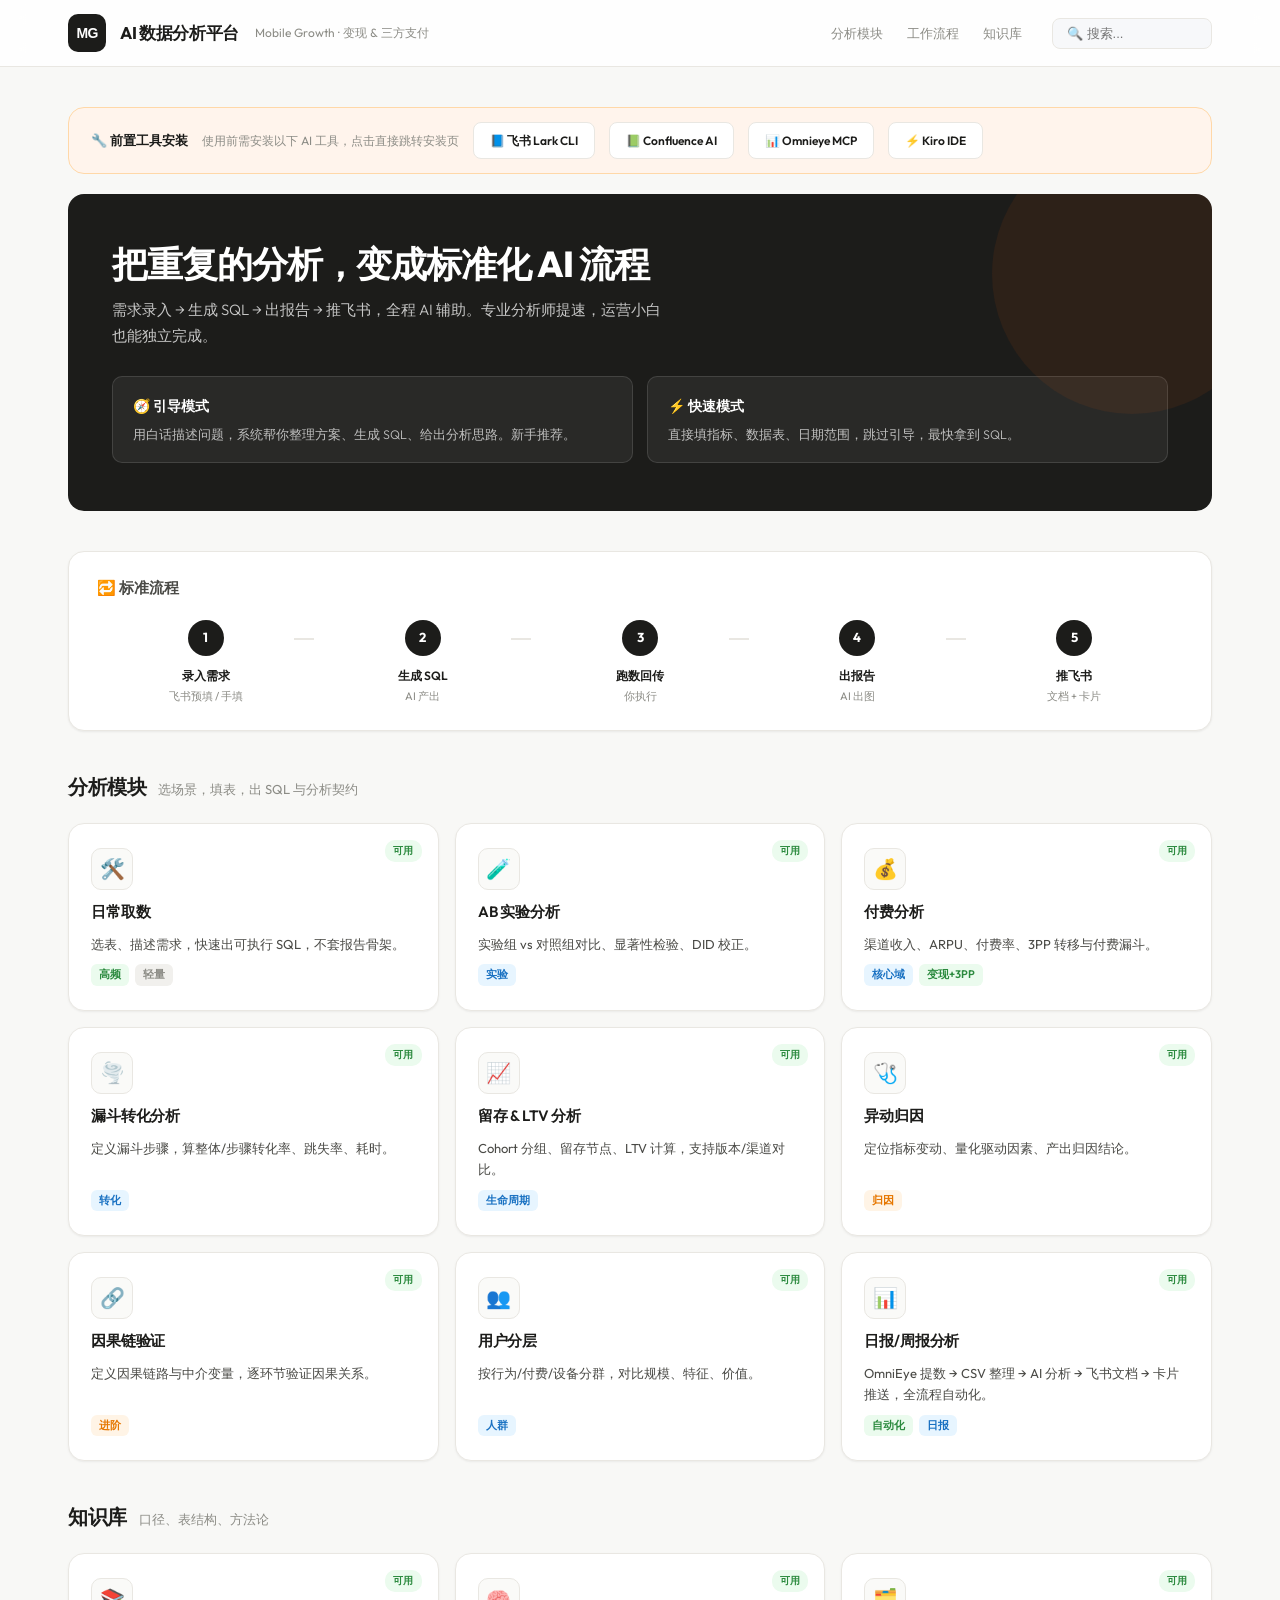
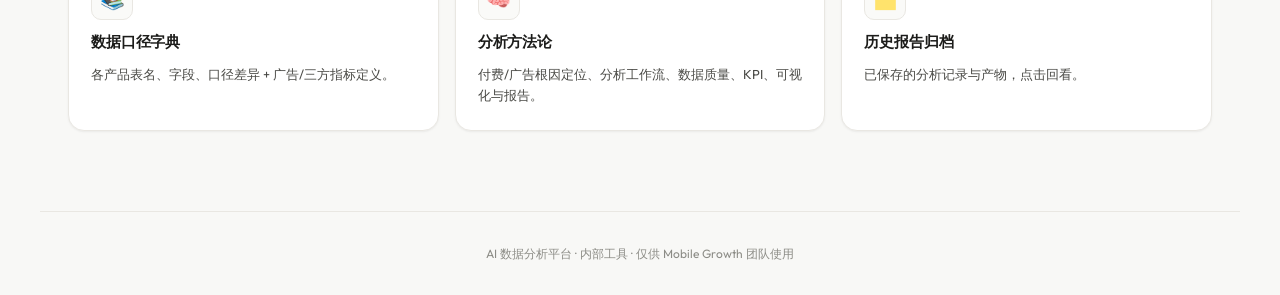
==== index.html @ d74ea539 "feat: rename 指标诊断->异动归因, 用户分群画像->用户分层, swap card order" ====
﻿<!DOCTYPE html>
<html lang="zh-CN">
<head>
  <meta charset="UTF-8">
  <meta name="viewport" content="width=device-width, initial-scale=1.0">
  <title>工作台 · AI 数据分析平台</title>
  <meta name="description" content="AI 数据分析平台 — 需求录入→生成SQL→出报告→推飞书，全程AI辅助。覆盖日常取数、付费分析、AB实验、漏斗、留存LTV等8大分析场景。">
  <meta property="og:title" content="AI 数据分析平台 · 工作台">
  <meta property="og:description" content="把重复的分析，变成标准化 AI 流程。8大分析模块，全程AI辅助。">
  <meta property="og:type" content="website">
  <link rel="canonical" href="https://troylul998-ship-it.github.io/MG_AI_ANALYTICS_REPORT/index.html">
  <link rel="icon" type="image/svg+xml" href="favicon.svg">
  <link rel="preconnect" href="https://fonts.loli.net" crossorigin>
  <link rel="stylesheet" href="https://fonts.loli.net/css2?family=Outfit:wght@300;400;500;600;700;800&display=swap">
  <link rel="preload" href="assets/style.css" as="style">
  <link rel="stylesheet" href="assets/style.css">
</head>
<body>

<!-- 顶栏 -->
<header class="topbar">
  <div class="topbar-inner">
    <div class="logo"><svg width="28" height="28" viewBox="0 0 64 64" xmlns="http://www.w3.org/2000/svg"><text x="32" y="44" font-family="-apple-system,SF Pro Display,Helvetica Neue,Arial,sans-serif" font-size="32" font-weight="700" fill="#fff" text-anchor="middle" letter-spacing="-2">MG</text></svg></div>
    <h1>AI 数据分析平台</h1>
    <span class="sub">Mobile Growth · 变现 & 三方支付</span>
    <div style="flex:1;"></div>
    <nav>
      <a href="#modules">分析模块</a>
      <a href="#flow">工作流程</a>
      <a href="#kb">知识库</a>
    </nav>
    <div style="position:relative;margin-left:16px;">
      <input type="text" id="site-search" placeholder="🔍 搜索..." style="width:160px;padding:7px 14px;border:1px solid var(--border);border-radius:8px;font-size:13px;background:#f7f8fa;outline:none;transition:all .2s;" onfocus="this.style.width='260px';this.style.borderColor='var(--brand-1)';this.style.background='#fff'" onblur="setTimeout(()=>{if(!this.value){this.style.width='160px';this.style.borderColor='var(--border)';this.style.background='#f7f8fa'}},200)">
      <div id="search-dropdown" style="display:none;position:absolute;top:100%;right:0;margin-top:6px;width:380px;max-height:420px;overflow-y:auto;background:#fff;border:1px solid var(--border);border-radius:12px;box-shadow:0 8px 32px rgba(0,0,0,.12);z-index:9999;padding:8px 0;"></div>
    </div>
  </div>
</header>

<div class="container">

  <!-- 前置工具 -->
  <section style="margin-bottom:20px;">
    <div style="display:flex;align-items:center;gap:14px;flex-wrap:wrap;background:#fff4ec;border:1px solid #ffd8a8;border-radius:var(--radius);padding:14px 22px;">
      <span style="font-size:13px;font-weight:600;color:var(--text-1);">🔧 前置工具安装</span>
      <span style="font-size:12px;color:var(--text-3);">使用前需安装以下 AI 工具，点击直接跳转安装页</span>
      <a href="https://ai-hub.mattel163.com/knowledge/article/10" target="_blank" style="display:inline-flex;align-items:center;gap:6px;padding:8px 16px;border-radius:8px;border:1px solid var(--border);background:#fff;font-size:12px;font-weight:600;color:var(--text-1);text-decoration:none;transition:all .2s;">📘 飞书 Lark CLI</a>
      <a href="https://ai-hub.mattel163.com/knowledge/article/9" target="_blank" style="display:inline-flex;align-items:center;gap:6px;padding:8px 16px;border-radius:8px;border:1px solid var(--border);background:#fff;font-size:12px;font-weight:600;color:var(--text-1);text-decoration:none;transition:all .2s;">📗 Confluence AI</a>
      <a href="https://ai-hub.mattel163.com/knowledge/article/11" target="_blank" style="display:inline-flex;align-items:center;gap:6px;padding:8px 16px;border-radius:8px;border:1px solid var(--border);background:#fff;font-size:12px;font-weight:600;color:var(--text-1);text-decoration:none;transition:all .2s;">📊 Omnieye MCP</a>
      <a href="https://kiro.dev/" target="_blank" style="display:inline-flex;align-items:center;gap:6px;padding:8px 16px;border-radius:8px;border:1px solid var(--border);background:#fff;font-size:12px;font-weight:600;color:var(--text-1);text-decoration:none;transition:all .2s;">⚡ Kiro IDE</a>
    </div>
  </section>

  <!-- Hero + 双模式 -->
  <section class="hero">
    <h2>把重复的分析，变成标准化 AI 流程</h2>
    <p>
      需求录入 → 生成 SQL → 出报告 → 推飞书，全程 AI 辅助。专业分析师提速，运营小白也能独立完成。
    </p>
    <div class="modes">
      <div class="mode-card">
        <h4>🧭 引导模式</h4>
        <p>用白话描述问题，系统帮你整理方案、生成 SQL、给出分析思路。新手推荐。</p>
      </div>
      <div class="mode-card">
        <h4>⚡ 快速模式</h4>
        <p>直接填指标、数据表、日期范围，跳过引导，最快拿到 SQL。</p>
      </div>
    </div>
  </section>

  <!-- 工作流程条 -->
  <section class="flow" id="flow">
    <h3>🔁 标准流程</h3>
    <div class="flow-steps">
      <div class="flow-step">
        <div class="num">1</div>
        <div class="label">录入需求</div>
        <div class="who">飞书预填 / 手填</div>
      </div>
      <div class="flow-step">
        <div class="num">2</div>
        <div class="label">生成 SQL</div>
        <div class="who">AI 产出</div>
      </div>
      <div class="flow-step">
        <div class="num">3</div>
        <div class="label">跑数回传</div>
        <div class="who">你执行</div>
      </div>
      <div class="flow-step">
        <div class="num">4</div>
        <div class="label">出报告</div>
        <div class="who">AI 出图</div>
      </div>
      <div class="flow-step">
        <div class="num">5</div>
        <div class="label">推飞书</div>
        <div class="who">文档 + 卡片</div>
      </div>
    </div>
  </section>

  <!-- 模块网格 -->
  <section id="modules">
    <div class="section-head">
      <h3>分析模块</h3>
      <span class="desc">选场景，填表，出 SQL 与分析契约</span>
    </div>

    <div class="grid">

      <a class="module-card" href="modules/daily_query_form.html">
        <span class="badge badge-ready">可用</span>
        <div class="icon">🛠️</div>
        <h4>日常取数</h4>
        <p>选表、描述需求，快速出可执行 SQL，不套报告骨架。</p>
        <div class="meta"><span class="tag">高频</span><span class="tag-muted tag">轻量</span></div>
      </a>

      <a class="module-card" href="modules/ab_test_form.html">
        <span class="badge badge-ready">可用</span>
        <div class="icon">🧪</div>
        <h4>AB 实验分析</h4>
        <p>实验组 vs 对照组对比、显著性检验、DID 校正。</p>
        <div class="meta"><span class="tag-blue tag">实验</span></div>
      </a>

      <a class="module-card" href="modules/revenue_analysis_form.html">
        <span class="badge badge-ready">可用</span>
        <div class="icon">💰</div>
        <h4>付费分析</h4>
        <p>渠道收入、ARPU、付费率、3PP 转移与付费漏斗。</p>
        <div class="meta"><span class="tag-blue tag">核心域</span><span class="tag">变现+3PP</span></div>
      </a>

      <a class="module-card" href="modules/funnel_analysis_form.html">
        <span class="badge badge-ready">可用</span>
        <div class="icon">🌪️</div>
        <h4>漏斗转化分析</h4>
        <p>定义漏斗步骤，算整体/步骤转化率、跳失率、耗时。</p>
        <div class="meta"><span class="tag-blue tag">转化</span></div>
      </a>

      <a class="module-card" href="modules/retention_ltv_form.html">
        <span class="badge badge-ready">可用</span>
        <div class="icon">📈</div>
        <h4>留存 & LTV 分析</h4>
        <p>Cohort 分组、留存节点、LTV 计算，支持版本/渠道对比。</p>
        <div class="meta"><span class="tag-blue tag">生命周期</span></div>
      </a>

      <a class="module-card" href="modules/metric_diagnostics_form.html">
        <span class="badge badge-ready">可用</span>
        <div class="icon">🩺</div>
        <h4>异动归因</h4>
        <p>定位指标变动、量化驱动因素、产出归因结论。</p>
        <div class="meta"><span class="tag-amber tag">归因</span></div>
      </a>

      <a class="module-card" href="modules/causal_chain_form.html">
        <span class="badge badge-ready">可用</span>
        <div class="icon">🔗</div>
        <h4>因果链验证</h4>
        <p>定义因果链路与中介变量，逐环节验证因果关系。</p>
        <div class="meta"><span class="tag-amber tag">进阶</span></div>
      </a>

      <a class="module-card" href="modules/user_segmentation_form.html">
        <span class="badge badge-ready">可用</span>
        <div class="icon">👥</div>
        <h4>用户分层</h4>
        <p>按行为/付费/设备分群，对比规模、特征、价值。</p>
        <div class="meta"><span class="tag-blue tag">人群</span></div>
      </a>

      <a class="module-card" href="modules/daily_report_form.html">
        <span class="badge badge-ready">可用</span>
        <div class="icon">📊</div>
        <h4>日报/周报分析</h4>
        <p>OmniEye 提数 → CSV 整理 → AI 分析 → 飞书文档 → 卡片推送，全流程自动化。</p>
        <div class="meta"><span class="tag">自动化</span><span class="tag-blue tag">日报</span></div>
      </a>

    </div>
  </section>

  <!-- 知识库 -->
  <section id="kb" style="margin-top:40px;">
    <div class="section-head">
      <h3>知识库</h3>
      <span class="desc">口径、表结构、方法论</span>
    </div>
    <div class="grid">
      <a class="module-card" href="dictionary.html">
        <span class="badge badge-ready">可用</span>
        <div class="icon">📚</div>
        <h4>数据口径字典</h4>
        <p>各产品表名、字段、口径差异 + 广告/三方指标定义。</p>
      </a>
      <a class="module-card" href="methodology.html">
        <span class="badge badge-ready">可用</span>
        <div class="icon">🧠</div>
        <h4>分析方法论</h4>
        <p>付费/广告根因定位、分析工作流、数据质量、KPI、可视化与报告。</p>
      </a>
      <a class="module-card" href="archive.html">
        <span class="badge badge-ready">可用</span>
        <div class="icon">🗂️</div>
        <h4>历史报告归档</h4>
        <p>已保存的分析记录与产物，点击回看。</p>
      </a>
    </div>
  </section>

</div>

<footer class="footer">
  AI 数据分析平台 · 内部工具 · 仅供 Mobile Growth 团队使用
</footer>

<script>
// 全站搜索
(function(){
  const SEARCH_INDEX = [
    { title: '日常取数', desc: '选产品、描述需求、快速出 SQL', url: 'modules/daily_query_form.html', tags: 'DAU 付费 广告 留存 SQL 取数 查询' },
    { title: 'AB 实验分析', desc: '实验组 vs 对照组、DID 校正', url: 'modules/ab_test_form.html', tags: 'AB 实验 对照 DID 显著性 p值 ABtest 实验组 对照组' },
    { title: '付费分析', desc: '渠道收入、ARPU、3PP转移与付费漏斗', url: 'modules/revenue_analysis_form.html', tags: '收入 ARPU 付费率 3PP 转移 渠道 付费 revenue' },
    { title: '留存/LTV 分析', desc: 'D1~D180 留存率、IAA LTV', url: 'modules/retention_ltv_form.html', tags: '留存 retention LTV D7 D30 新增 生命周期' },
    { title: '漏斗分析', desc: '转化漏斗、各步骤转化率', url: 'modules/funnel_analysis_form.html', tags: '漏斗 转化率 步骤 funnel 转化' },
    { title: '用户分层', desc: '按行为/付费/设备分群，对比规模、特征、价值', url: 'modules/user_segmentation_form.html', tags: '分群 画像 用户 细分 分层 segmentation 人群' },
    { title: '因果链验证', desc: '定义因果链路与中介变量，逐环节验证因果关系', url: 'modules/causal_chain_form.html', tags: '因果 归因 causal 中介变量 验证' },
    { title: '异动归因', desc: '定位指标变动、量化驱动因素、产出归因结论', url: 'modules/metric_diagnostics_form.html', tags: '诊断 归因 指标 异动 下降 上升 波动' },
    { title: '日报/周报分析', desc: 'OmniEye提数→CSV整理→AI分析→飞书文档→卡片推送，全流程自动化', url: 'modules/daily_report_form.html', tags: '日报 周报 daily report 推送 飞书 卡片 OmniEye 变现 自动化 IAA 收入 eCPM ARPU' },
    { title: '数据口径字典', desc: '表结构、字段、指标口径汇总', url: 'dictionary.html', tags: '字典 字段 口径 表 advalue payment been_reg_days 三方 广告 eCPM' },
    { title: '数据口径字典 - UNO', desc: 'UNO (MN01) 活跃表全字段', url: 'dictionary.html#p-uno', tags: 'UNO MN01 role_id match gold diamond' },
    { title: '数据口径字典 - P10', desc: 'P10 (MN02) 活跃表全字段', url: 'dictionary.html#p-p10', tags: 'P10 MN02 account_id pve pvp chapter wild skip' },
    { title: '数据口径字典 - SKB', desc: 'SKB (MN04) 活跃表全字段', url: 'dictionary.html#p-skb', tags: 'SKB MN04 pve pvp advalue no_ads ticket' },
    { title: '数据口径字典 - UNO2', desc: 'UNO2 (MN08) 活跃表全字段', url: 'dictionary.html#p-uno2', tags: 'UNO2 MN08 route pve coin diamond' },
    { title: '广告变现指标', desc: 'eCPM、Freq、ARPU、LTV 公式', url: 'dictionary.html#p-ad', tags: '广告 eCPM Freq ARPU LTV RV INT Banner advalue 变现' },
    { title: '三方支付指标', desc: '转移比例、漏斗、SDK、RM埋点', url: 'dictionary.html#p-3pp', tags: '三方 3PP 转移 omni_server_payment pay_channel RM remember 二选一 弹窗' },
    { title: '常用SQL模板', desc: 'LTV、漏斗、UNION等SQL模板', url: 'dictionary.html#p-sql', tags: 'SQL 模板 CTE UNION LTV 漏斗' },
    { title: '常用过滤条件', desc: 'APP端、双端、新用户、地区分组', url: 'dictionary.html#p-filters', tags: '过滤 APP platform country area_type area_group been_reg_days 注册天数' },
    { title: 'SQL处理逻辑', desc: '类型转换、时间函数、JSON处理', url: 'dictionary.html#p-logic', tags: 'SQL cast date_diff json split substr CASE' },
    { title: '广告取数案例', desc: '16个实战SQL需求归档', url: 'dictionary.html#p-ad-cases', tags: '案例 广告 需求 实战' },
    { title: '分析方法论', desc: '分析框架、归因逻辑、报告模板', url: 'methodology.html', tags: '方法论 框架 归因 报告 模板 分析' },
    { title: '方法论 - 付费根因定位', desc: '付费收入波动的系统化根因定位方法', url: 'methodology.html#m-pay', tags: '付费 收入 根因 波动 拆解 ARPU 付费率 客单价 诊断' },
    { title: '方法论 - 广告漏斗分析', desc: 'IAA 全链路漏斗：加载→播放→转化', url: 'methodology.html#m-ad', tags: '广告 漏斗 IAA eCPM Freq 加载 播放 变现 RV INT' },
    { title: '方法论 - 辛普森悖论 & AB实验', desc: '数据分析避坑：辛普森悖论、AB 实验设计', url: 'methodology.html#m-simpson', tags: '辛普森 悖论 AB 实验 ABtest 对照组 实验组 显著性 p值 样本量 分流' },
    { title: '方法论 - 数据质量评估', desc: '评估数据集是否可信、分析是否可靠', url: 'methodology.html#m-quality', tags: '数据质量 可信 缺失 异常值 校验 QA' },
    { title: '方法论 - 分析工作流', desc: '标准化分析流程：活动类与复杂探索类', url: 'methodology.html#m-flow', tags: '工作流 流程 埋点 复用 追溯 活动分析' },
    { title: '方法论 - AI 探索助手', desc: '非数分职能的 AI 数据分析探索助手规范', url: 'methodology.html#m-assist', tags: 'AI 助手 探索 运营 产品 对话 引导 小白' },
    { title: '方法论 - KPI 设计 & 市场估算', desc: 'KPI 框架、目标设定、TAM/SAM/SOM', url: 'methodology.html#m-kpi', tags: 'KPI 目标 TAM SAM SOM 市场 估算 北极星' },
    { title: '方法论 - 数据可视化', desc: '图表选择、可视化设计与 QA', url: 'methodology.html#m-viz', tags: '可视化 图表 折线图 柱状图 散点图 热力图 dashboard' },
    { title: '方法论 - 分析报告 & 仪表盘', desc: '构建分析报告、仪表盘和业务分析', url: 'methodology.html#m-report', tags: '报告 仪表盘 dashboard 汇报 PPT 结论 建议' },
    { title: '方法论 - 指标诊断 & KPI报告', desc: '诊断指标变更、生成KPI更新报告', url: 'methodology.html#m-diag', tags: '诊断 指标 KPI 异动 归因 变化 报告' },
    { title: '历史归档', desc: '历史分析报告归档', url: 'archive.html', tags: '归档 历史 报告' },
  ];

  const input = document.getElementById('site-search');
  const dropdown = document.getElementById('search-dropdown');
  if (!input || !dropdown) return;

  input.addEventListener('input', function() {
    const q = this.value.trim().toLowerCase();
    if (!q) { dropdown.style.display = 'none'; return; }
    const results = SEARCH_INDEX.filter(item => {
      const text = (item.title + ' ' + item.desc + ' ' + item.tags).toLowerCase();
      return q.split(/\s+/).every(word => text.includes(word));
    });
    if (!results.length) {
      dropdown.innerHTML = '<div style="padding:16px;text-align:center;color:var(--text-3);font-size:13px;">未找到相关内容</div>';
    } else {
      dropdown.innerHTML = results.map(r =>
        `<a href="${r.url}${r.url.includes('#') ? '&' : '#'}search=${encodeURIComponent(q)}" style="display:block;padding:10px 16px;text-decoration:none;border-bottom:1px solid #f0f0f0;transition:background .1s;" onmouseover="this.style.background='#fff5f0'" onmouseout="this.style.background='transparent'">
          <div style="font-size:13px;font-weight:600;color:var(--text-1);">${highlight(r.title, q)}</div>
          <div style="font-size:12px;color:var(--text-3);margin-top:2px;">${highlight(r.desc, q)}</div>
        </a>`
      ).join('');
    }
    dropdown.style.display = 'block';
  });

  input.addEventListener('blur', () => { setTimeout(() => dropdown.style.display = 'none', 200); });
  input.addEventListener('focus', () => { if (input.value.trim()) input.dispatchEvent(new Event('input')); });

  function highlight(text, q) {
    const words = q.split(/\s+/).filter(Boolean);
    let result = text;
    words.forEach(w => {
      const re = new RegExp('(' + w.replace(/[.*+?^${}()|[\]\\]/g, '\\$&') + ')', 'gi');
      result = result.replace(re, '<mark style="background:#ffe0b2;padding:0 1px;border-radius:2px;">$1</mark>');
    });
    return result;
  }
})();
</script>

</body>
</html>
---- assets/style.css ----
/* ============================================================
   AI 数据分析平台 — 设计系统 v2
   配色：深炭色 + 暖橙强调（去 AI 紫蓝）
   字体：Outfit（几何现代感）
   布局：Bento 非对称网格
   ============================================================ */

/* Google Fonts 已移至 HTML <link> 标签，使用国内 CDN 镜像加速 */

:root {
  /* 主色 —— 专业深色调 + 暖橙强调 */
  --brand-1: #e8590c;
  --brand-2: #d9480f;
  --brand-grad: linear-gradient(135deg, #e8590c 0%, #d9480f 100%);
  --accent-grad: linear-gradient(135deg, #0ca678 0%, #099268 100%);

  /* 中性色（微暖着色灰） */
  --bg: #f8f8f6;
  --surface: #ffffff;
  --surface-2: #fafaf8;
  --border: #e9e7e2;
  --text-1: #1c1c1a;
  --text-2: #4a4a46;
  --text-3: #8c8c86;

  /* 语义色 */
  --blue: #1971c2;
  --blue-bg: #e7f5ff;
  --green: #2b8a3e;
  --green-bg: #ebfbee;
  --red: #c92a2a;
  --red-bg: #fff5f5;
  --amber: #e67700;

  /* 形状 */
  --radius: 16px;
  --radius-sm: 10px;
  --radius-xs: 6px;
  --shadow: 0 1px 3px rgba(0, 0, 0, 0.04), 0 1px 2px rgba(0, 0, 0, 0.03);
  --shadow-hover: 0 12px 32px rgba(28, 28, 26, 0.08), 0 4px 8px rgba(28, 28, 26, 0.04);

  --maxw: 1200px;
}

* { margin: 0; padding: 0; box-sizing: border-box; }
html { scroll-behavior: smooth; }
body {
  font-family: 'Outfit', -apple-system, BlinkMacSystemFont, 'PingFang SC', sans-serif;
  background: var(--bg);
  color: var(--text-1);
  line-height: 1.6;
  -webkit-font-smoothing: antialiased;
}

a { color: inherit; text-decoration: none; }

/* ---------- 顶栏 ---------- */
.topbar {
  background: rgba(255, 255, 255, 0.85);
  backdrop-filter: blur(12px);
  border-bottom: 1px solid var(--border);
  position: sticky;
  top: 0;
  z-index: 100;
  min-height: 66px;
}
.topbar-inner {
  max-width: var(--maxw);
  margin: 0 auto;
  padding: 14px 28px;
  display: flex;
  align-items: center;
  gap: 14px;
}
.logo {
  width: 38px; height: 38px;
  border-radius: 10px;
  background: var(--text-1);
  display: grid; place-items: center;
  font-size: 18px;
  color: #fff;
}
.topbar h1 {
  font-size: 17px;
  font-weight: 700;
  letter-spacing: -0.02em;
}
.topbar .sub {
  font-size: 12px;
  color: var(--text-3);
  margin-left: 2px;
  font-weight: 400;
}
.topbar nav { margin-left: auto; display: flex; gap: 24px; }
.topbar nav a {
  font-size: 13px;
  font-weight: 500;
  color: var(--text-3);
  transition: color .2s;
}
.topbar nav a:hover { color: var(--text-1); }

/* ---------- 容器 ---------- */
.container {
  max-width: var(--maxw);
  margin: 0 auto;
  padding: 40px 28px 80px;
}

/* ---------- Hero（分屏非对称） ---------- */
.hero {
  background: var(--text-1);
  color: #fff;
  border-radius: var(--radius);
  padding: 48px 44px;
  margin-bottom: 40px;
  position: relative;
  overflow: hidden;
}
.hero::after {
  content: '';
  position: absolute;
  right: -60px; top: -60px;
  width: 280px; height: 280px;
  border-radius: 50%;
  background: var(--brand-1);
  opacity: 0.08;
  pointer-events: none;
}
.hero h2 {
  font-size: clamp(1.75rem, 3vw, 2.25rem);
  font-weight: 800;
  letter-spacing: -0.03em;
  margin-bottom: 12px;
  max-width: 600px;
  line-height: 1.2;
}
.hero p {
  font-size: 15px;
  opacity: .75;
  max-width: 560px;
  line-height: 1.7;
  font-weight: 300;
}

/* 双模式卡片 */
.modes {
  display: grid;
  grid-template-columns: 1fr 1fr;
  gap: 14px;
  margin-top: 28px;
}
.mode-card {
  background: rgba(255, 255, 255, 0.06);
  border: 1px solid rgba(255, 255, 255, 0.12);
  border-radius: var(--radius-sm);
  padding: 18px 20px;
  transition: background .2s, border-color .2s;
}
.mode-card:hover {
  background: rgba(255, 255, 255, 0.1);
  border-color: rgba(255, 255, 255, 0.2);
}
.mode-card h4 {
  font-size: 14px;
  font-weight: 600;
  margin-bottom: 6px;
  display: flex;
  align-items: center;
  gap: 6px;
}
.mode-card p { font-size: 12.5px; opacity: .7; margin: 0; font-weight: 300; line-height: 1.6; }

/* ---------- 区块标题 ---------- */
.section-head {
  display: flex;
  align-items: baseline;
  gap: 12px;
  margin: 12px 0 20px;
}
.section-head h3 {
  font-size: 20px;
  font-weight: 700;
  letter-spacing: -0.02em;
}
.section-head .desc { font-size: 13px; color: var(--text-3); font-weight: 400; }

/* ---------- 模块网格（Bento 风格） ---------- */
.grid {
  display: grid;
  grid-template-columns: repeat(3, 1fr);
  gap: 16px;
}
@media (max-width: 900px) { .grid { grid-template-columns: 1fr 1fr; } }
@media (max-width: 600px) { .grid { grid-template-columns: 1fr; } .modes { grid-template-columns: 1fr; } }

.module-card {
  background: var(--surface);
  border: 1px solid var(--border);
  border-radius: var(--radius);
  padding: 24px 22px;
  box-shadow: var(--shadow);
  transition: transform .25s cubic-bezier(0.16, 1, 0.3, 1),
              box-shadow .25s cubic-bezier(0.16, 1, 0.3, 1),
              border-color .2s;
  display: flex;
  flex-direction: column;
  gap: 10px;
  position: relative;
  overflow: hidden;
}
.module-card::before {
  content: '';
  position: absolute; left: 0; top: 0; bottom: 0; width: 3px;
  background: var(--brand-1);
  opacity: 0;
  transition: opacity .25s;
}
.module-card:hover {
  transform: translateY(-4px);
  box-shadow: var(--shadow-hover);
  border-color: transparent;
}
.module-card:hover::before { opacity: 1; }
.module-card .icon {
  width: 42px; height: 42px;
  border-radius: 10px;
  background: var(--surface-2);
  border: 1px solid var(--border);
  display: grid; place-items: center;
  font-size: 20px;
}
.module-card h4 {
  font-size: 15px;
  font-weight: 600;
  letter-spacing: -0.01em;
}
.module-card p {
  font-size: 13px;
  color: var(--text-2);
  flex: 1;
  line-height: 1.6;
  font-weight: 400;
}
.module-card .meta { display: flex; gap: 6px; flex-wrap: wrap; }

/* 标签 */
.tag {
  display: inline-block;
  padding: 2px 8px;
  border-radius: var(--radius-xs);
  font-size: 11px;
  font-weight: 600;
  background: var(--green-bg); color: var(--green);
}
.tag-blue { background: var(--blue-bg); color: var(--blue); }
.tag-red { background: var(--red-bg); color: var(--red); }
.tag-amber { background: #fff4e6; color: var(--amber); }
.tag-muted { background: #f1f0ed; color: var(--text-3); }

/* 状态徽标 */
.badge {
  position: absolute; top: 16px; right: 16px;
  font-size: 10px; font-weight: 600;
  padding: 3px 8px; border-radius: 10px;
  letter-spacing: 0.02em;
}
.badge-ready { background: var(--green-bg); color: var(--green); }
.badge-soon { background: #f1f0ed; color: var(--text-3); }

/* ---------- 流程条 ---------- */
.flow {
  background: var(--surface);
  border: 1px solid var(--border);
  border-radius: var(--radius);
  padding: 24px 28px;
  box-shadow: var(--shadow);
  margin-bottom: 40px;
}
.flow h3 {
  font-size: 15px;
  font-weight: 600;
  margin-bottom: 20px;
  color: var(--text-2);
}
.flow-steps { display: flex; align-items: stretch; gap: 0; flex-wrap: wrap; }
.flow-step {
  flex: 1; min-width: 110px;
  text-align: center;
  padding: 0 8px;
  position: relative;
}
.flow-step:not(:last-child)::after {
  content: '';
  position: absolute; right: 0; top: 18px;
  width: 20px; height: 2px;
  background: var(--border);
}
.flow-step .num {
  width: 36px; height: 36px; margin: 0 auto 10px;
  border-radius: 50%;
  background: var(--text-1); color: #fff;
  display: grid; place-items: center;
  font-size: 13px; font-weight: 700;
}
.flow-step .label {
  font-size: 12px;
  font-weight: 600;
  color: var(--text-1);
}
.flow-step .who {
  font-size: 11px;
  color: var(--text-3);
  margin-top: 3px;
  font-weight: 400;
}

/* ---------- 页脚 ---------- */
.footer {
  max-width: var(--maxw);
  margin: 0 auto;
  padding: 32px 28px;
  text-align: center;
  color: var(--text-3);
  font-size: 12px;
  border-top: 1px solid var(--border);
}

/* ============================================================
   移动端响应式适配
   ============================================================ */

/* Tablet: 768px - 1024px */
@media (max-width: 1024px) {
  .topbar-inner { padding: 12px 16px; }
  .topbar nav { gap: 16px; }
  .topbar nav a { font-size: 12px; }
  .container { padding: 28px 16px 60px; }
  .hero { padding: 36px 28px; }
  .hero h2 { font-size: 1.6rem; }
  .flow-steps { flex-wrap: wrap; }
  .flow-step { min-width: 90px; }
}

/* Mobile: < 768px */
@media (max-width: 768px) {
  .topbar-inner {
    padding: 10px 12px;
    flex-wrap: nowrap;
    gap: 8px;
  }
  .topbar h1 { font-size: 14px; }
  .topbar .sub { display: none; }
  .topbar nav { gap: 12px; }
  .topbar nav a { font-size: 11px; }
  
  /* 搜索框和下拉框移动端适配 */
  #site-search { width: 120px !important; }
  #search-dropdown { width: calc(100vw - 24px) !important; right: -40px !important; max-width: 380px; }
  
  .container { padding: 20px 12px 60px; }
  
  .hero {
    padding: 28px 20px;
    margin-bottom: 24px;
  }
  .hero h2 { font-size: 1.35rem; }
  .hero p { font-size: 13px; }
  
  .section-head h3 { font-size: 17px; }
  
  .flow { padding: 16px; margin-bottom: 24px; }
  .flow-steps { gap: 0; flex-wrap: wrap; justify-content: center; }
  .flow-step { min-width: 80px; padding: 0 4px; margin-bottom: 12px; }
  .flow-step:not(:last-child)::after { display: none; }
  .flow-step .num { width: 30px; height: 30px; font-size: 12px; }
  .flow-step .label { font-size: 11px; }
  .flow-step .who { font-size: 10px; }
  
  .module-card { padding: 18px 16px; }
  .module-card .icon { width: 36px; height: 36px; font-size: 17px; }
  .module-card h4 { font-size: 14px; }
  .module-card p { font-size: 12px; }
}

/* Small phone: < 480px */
@media (max-width: 480px) {
  .topbar-inner { padding: 8px 10px; }
  .topbar h1 { font-size: 13px; }
  .topbar nav a { font-size: 10px; }
  #site-search { width: 100px !important; font-size: 12px; padding: 6px 10px; }
  #search-dropdown { width: calc(100vw - 24px) !important; right: -10px !important; }
  
  .hero { padding: 22px 16px; border-radius: 12px; }
  .hero h2 { font-size: 1.2rem; }
  .modes { gap: 10px; }
  .mode-card { padding: 14px 16px; }
  .mode-card h4 { font-size: 13px; }
  .mode-card p { font-size: 11px; }
  
  .grid { gap: 12px; }
  .module-card { padding: 16px 14px; gap: 8px; }
}

/* ============================================================
   回到顶部按钮
   ============================================================ */
.back-to-top {
  position: fixed;
  bottom: 24px;
  right: 24px;
  width: 40px;
  height: 40px;
  border-radius: 50%;
  background: var(--text-1);
  color: #fff;
  border: none;
  cursor: pointer;
  font-size: 18px;
  display: none;
  align-items: center;
  justify-content: center;
  box-shadow: 0 4px 12px rgba(0,0,0,.15);
  z-index: 999;
  transition: opacity .2s, transform .2s;
}
.back-to-top:hover { transform: scale(1.1); }
.back-to-top.show { display: flex; }

/* ============================================================
   首页卡片加载动画（依次淡入）
   ============================================================ */
.module-card {
  opacity: 0;
  transform: translateY(12px);
  animation: card-fadein .4s ease forwards;
}
.module-card:nth-child(1) { animation-delay: .05s; }
.module-card:nth-child(2) { animation-delay: .1s; }
.module-card:nth-child(3) { animation-delay: .15s; }
.module-card:nth-child(4) { animation-delay: .2s; }
.module-card:nth-child(5) { animation-delay: .25s; }
.module-card:nth-child(6) { animation-delay: .3s; }
.module-card:nth-child(7) { animation-delay: .35s; }
.module-card:nth-child(8) { animation-delay: .4s; }
.module-card:nth-child(9) { animation-delay: .45s; }

@keyframes card-fadein {
  to { opacity: 1; transform: translateY(0); }
}

/* ============================================================
   骨架屏（页面加载时的占位动画）
   ============================================================ */
.skeleton {
  background: linear-gradient(90deg, #f0f0f0 25%, #e8e8e8 50%, #f0f0f0 75%);
  background-size: 200% 100%;
  animation: skeleton-shimmer 1.5s infinite;
  border-radius: 8px;
}
@keyframes skeleton-shimmer {
  0% { background-position: 200% 0; }
  100% { background-position: -200% 0; }
}
---- assets/style.css ----
/* ============================================================
   AI 数据分析平台 — 设计系统 v2
   配色：深炭色 + 暖橙强调（去 AI 紫蓝）
   字体：Outfit（几何现代感）
   布局：Bento 非对称网格
   ============================================================ */

/* Google Fonts 已移至 HTML <link> 标签，使用国内 CDN 镜像加速 */

:root {
  /* 主色 —— 专业深色调 + 暖橙强调 */
  --brand-1: #e8590c;
  --brand-2: #d9480f;
  --brand-grad: linear-gradient(135deg, #e8590c 0%, #d9480f 100%);
  --accent-grad: linear-gradient(135deg, #0ca678 0%, #099268 100%);

  /* 中性色（微暖着色灰） */
  --bg: #f8f8f6;
  --surface: #ffffff;
  --surface-2: #fafaf8;
  --border: #e9e7e2;
  --text-1: #1c1c1a;
  --text-2: #4a4a46;
  --text-3: #8c8c86;

  /* 语义色 */
  --blue: #1971c2;
  --blue-bg: #e7f5ff;
  --green: #2b8a3e;
  --green-bg: #ebfbee;
  --red: #c92a2a;
  --red-bg: #fff5f5;
  --amber: #e67700;

  /* 形状 */
  --radius: 16px;
  --radius-sm: 10px;
  --radius-xs: 6px;
  --shadow: 0 1px 3px rgba(0, 0, 0, 0.04), 0 1px 2px rgba(0, 0, 0, 0.03);
  --shadow-hover: 0 12px 32px rgba(28, 28, 26, 0.08), 0 4px 8px rgba(28, 28, 26, 0.04);

  --maxw: 1200px;
}

* { margin: 0; padding: 0; box-sizing: border-box; }
html { scroll-behavior: smooth; }
body {
  font-family: 'Outfit', -apple-system, BlinkMacSystemFont, 'PingFang SC', sans-serif;
  background: var(--bg);
  color: var(--text-1);
  line-height: 1.6;
  -webkit-font-smoothing: antialiased;
}

a { color: inherit; text-decoration: none; }

/* ---------- 顶栏 ---------- */
.topbar {
  background: rgba(255, 255, 255, 0.85);
  backdrop-filter: blur(12px);
  border-bottom: 1px solid var(--border);
  position: sticky;
  top: 0;
  z-index: 100;
  min-height: 66px;
}
.topbar-inner {
  max-width: var(--maxw);
  margin: 0 auto;
  padding: 14px 28px;
  display: flex;
  align-items: center;
  gap: 14px;
}
.logo {
  width: 38px; height: 38px;
  border-radius: 10px;
  background: var(--text-1);
  display: grid; place-items: center;
  font-size: 18px;
  color: #fff;
}
.topbar h1 {
  font-size: 17px;
  font-weight: 700;
  letter-spacing: -0.02em;
}
.topbar .sub {
  font-size: 12px;
  color: var(--text-3);
  margin-left: 2px;
  font-weight: 400;
}
.topbar nav { margin-left: auto; display: flex; gap: 24px; }
.topbar nav a {
  font-size: 13px;
  font-weight: 500;
  color: var(--text-3);
  transition: color .2s;
}
.topbar nav a:hover { color: var(--text-1); }

/* ---------- 容器 ---------- */
.container {
  max-width: var(--maxw);
  margin: 0 auto;
  padding: 40px 28px 80px;
}

/* ---------- Hero（分屏非对称） ---------- */
.hero {
  background: var(--text-1);
  color: #fff;
  border-radius: var(--radius);
  padding: 48px 44px;
  margin-bottom: 40px;
  position: relative;
  overflow: hidden;
}
.hero::after {
  content: '';
  position: absolute;
  right: -60px; top: -60px;
  width: 280px; height: 280px;
  border-radius: 50%;
  background: var(--brand-1);
  opacity: 0.08;
  pointer-events: none;
}
.hero h2 {
  font-size: clamp(1.75rem, 3vw, 2.25rem);
  font-weight: 800;
  letter-spacing: -0.03em;
  margin-bottom: 12px;
  max-width: 600px;
  line-height: 1.2;
}
.hero p {
  font-size: 15px;
  opacity: .75;
  max-width: 560px;
  line-height: 1.7;
  font-weight: 300;
}

/* 双模式卡片 */
.modes {
  display: grid;
  grid-template-columns: 1fr 1fr;
  gap: 14px;
  margin-top: 28px;
}
.mode-card {
  background: rgba(255, 255, 255, 0.06);
  border: 1px solid rgba(255, 255, 255, 0.12);
  border-radius: var(--radius-sm);
  padding: 18px 20px;
  transition: background .2s, border-color .2s;
}
.mode-card:hover {
  background: rgba(255, 255, 255, 0.1);
  border-color: rgba(255, 255, 255, 0.2);
}
.mode-card h4 {
  font-size: 14px;
  font-weight: 600;
  margin-bottom: 6px;
  display: flex;
  align-items: center;
  gap: 6px;
}
.mode-card p { font-size: 12.5px; opacity: .7; margin: 0; font-weight: 300; line-height: 1.6; }

/* ---------- 区块标题 ---------- */
.section-head {
  display: flex;
  align-items: baseline;
  gap: 12px;
  margin: 12px 0 20px;
}
.section-head h3 {
  font-size: 20px;
  font-weight: 700;
  letter-spacing: -0.02em;
}
.section-head .desc { font-size: 13px; color: var(--text-3); font-weight: 400; }

/* ---------- 模块网格（Bento 风格） ---------- */
.grid {
  display: grid;
  grid-template-columns: repeat(3, 1fr);
  gap: 16px;
}
@media (max-width: 900px) { .grid { grid-template-columns: 1fr 1fr; } }
@media (max-width: 600px) { .grid { grid-template-columns: 1fr; } .modes { grid-template-columns: 1fr; } }

.module-card {
  background: var(--surface);
  border: 1px solid var(--border);
  border-radius: var(--radius);
  padding: 24px 22px;
  box-shadow: var(--shadow);
  transition: transform .25s cubic-bezier(0.16, 1, 0.3, 1),
              box-shadow .25s cubic-bezier(0.16, 1, 0.3, 1),
              border-color .2s;
  display: flex;
  flex-direction: column;
  gap: 10px;
  position: relative;
  overflow: hidden;
}
.module-card::before {
  content: '';
  position: absolute; left: 0; top: 0; bottom: 0; width: 3px;
  background: var(--brand-1);
  opacity: 0;
  transition: opacity .25s;
}
.module-card:hover {
  transform: translateY(-4px);
  box-shadow: var(--shadow-hover);
  border-color: transparent;
}
.module-card:hover::before { opacity: 1; }
.module-card .icon {
  width: 42px; height: 42px;
  border-radius: 10px;
  background: var(--surface-2);
  border: 1px solid var(--border);
  display: grid; place-items: center;
  font-size: 20px;
}
.module-card h4 {
  font-size: 15px;
  font-weight: 600;
  letter-spacing: -0.01em;
}
.module-card p {
  font-size: 13px;
  color: var(--text-2);
  flex: 1;
  line-height: 1.6;
  font-weight: 400;
}
.module-card .meta { display: flex; gap: 6px; flex-wrap: wrap; }

/* 标签 */
.tag {
  display: inline-block;
  padding: 2px 8px;
  border-radius: var(--radius-xs);
  font-size: 11px;
  font-weight: 600;
  background: var(--green-bg); color: var(--green);
}
.tag-blue { background: var(--blue-bg); color: var(--blue); }
.tag-red { background: var(--red-bg); color: var(--red); }
.tag-amber { background: #fff4e6; color: var(--amber); }
.tag-muted { background: #f1f0ed; color: var(--text-3); }

/* 状态徽标 */
.badge {
  position: absolute; top: 16px; right: 16px;
  font-size: 10px; font-weight: 600;
  padding: 3px 8px; border-radius: 10px;
  letter-spacing: 0.02em;
}
.badge-ready { background: var(--green-bg); color: var(--green); }
.badge-soon { background: #f1f0ed; color: var(--text-3); }

/* ---------- 流程条 ---------- */
.flow {
  background: var(--surface);
  border: 1px solid var(--border);
  border-radius: var(--radius);
  padding: 24px 28px;
  box-shadow: var(--shadow);
  margin-bottom: 40px;
}
.flow h3 {
  font-size: 15px;
  font-weight: 600;
  margin-bottom: 20px;
  color: var(--text-2);
}
.flow-steps { display: flex; align-items: stretch; gap: 0; flex-wrap: wrap; }
.flow-step {
  flex: 1; min-width: 110px;
  text-align: center;
  padding: 0 8px;
  position: relative;
}
.flow-step:not(:last-child)::after {
  content: '';
  position: absolute; right: 0; top: 18px;
  width: 20px; height: 2px;
  background: var(--border);
}
.flow-step .num {
  width: 36px; height: 36px; margin: 0 auto 10px;
  border-radius: 50%;
  background: var(--text-1); color: #fff;
  display: grid; place-items: center;
  font-size: 13px; font-weight: 700;
}
.flow-step .label {
  font-size: 12px;
  font-weight: 600;
  color: var(--text-1);
}
.flow-step .who {
  font-size: 11px;
  color: var(--text-3);
  margin-top: 3px;
  font-weight: 400;
}

/* ---------- 页脚 ---------- */
.footer {
  max-width: var(--maxw);
  margin: 0 auto;
  padding: 32px 28px;
  text-align: center;
  color: var(--text-3);
  font-size: 12px;
  border-top: 1px solid var(--border);
}

/* ============================================================
   移动端响应式适配
   ============================================================ */

/* Tablet: 768px - 1024px */
@media (max-width: 1024px) {
  .topbar-inner { padding: 12px 16px; }
  .topbar nav { gap: 16px; }
  .topbar nav a { font-size: 12px; }
  .container { padding: 28px 16px 60px; }
  .hero { padding: 36px 28px; }
  .hero h2 { font-size: 1.6rem; }
  .flow-steps { flex-wrap: wrap; }
  .flow-step { min-width: 90px; }
}

/* Mobile: < 768px */
@media (max-width: 768px) {
  .topbar-inner {
    padding: 10px 12px;
    flex-wrap: nowrap;
    gap: 8px;
  }
  .topbar h1 { font-size: 14px; }
  .topbar .sub { display: none; }
  .topbar nav { gap: 12px; }
  .topbar nav a { font-size: 11px; }
  
  /* 搜索框和下拉框移动端适配 */
  #site-search { width: 120px !important; }
  #search-dropdown { width: calc(100vw - 24px) !important; right: -40px !important; max-width: 380px; }
  
  .container { padding: 20px 12px 60px; }
  
  .hero {
    padding: 28px 20px;
    margin-bottom: 24px;
  }
  .hero h2 { font-size: 1.35rem; }
  .hero p { font-size: 13px; }
  
  .section-head h3 { font-size: 17px; }
  
  .flow { padding: 16px; margin-bottom: 24px; }
  .flow-steps { gap: 0; flex-wrap: wrap; justify-content: center; }
  .flow-step { min-width: 80px; padding: 0 4px; margin-bottom: 12px; }
  .flow-step:not(:last-child)::after { display: none; }
  .flow-step .num { width: 30px; height: 30px; font-size: 12px; }
  .flow-step .label { font-size: 11px; }
  .flow-step .who { font-size: 10px; }
  
  .module-card { padding: 18px 16px; }
  .module-card .icon { width: 36px; height: 36px; font-size: 17px; }
  .module-card h4 { font-size: 14px; }
  .module-card p { font-size: 12px; }
}

/* Small phone: < 480px */
@media (max-width: 480px) {
  .topbar-inner { padding: 8px 10px; }
  .topbar h1 { font-size: 13px; }
  .topbar nav a { font-size: 10px; }
  #site-search { width: 100px !important; font-size: 12px; padding: 6px 10px; }
  #search-dropdown { width: calc(100vw - 24px) !important; right: -10px !important; }
  
  .hero { padding: 22px 16px; border-radius: 12px; }
  .hero h2 { font-size: 1.2rem; }
  .modes { gap: 10px; }
  .mode-card { padding: 14px 16px; }
  .mode-card h4 { font-size: 13px; }
  .mode-card p { font-size: 11px; }
  
  .grid { gap: 12px; }
  .module-card { padding: 16px 14px; gap: 8px; }
}

/* ============================================================
   回到顶部按钮
   ============================================================ */
.back-to-top {
  position: fixed;
  bottom: 24px;
  right: 24px;
  width: 40px;
  height: 40px;
  border-radius: 50%;
  background: var(--text-1);
  color: #fff;
  border: none;
  cursor: pointer;
  font-size: 18px;
  display: none;
  align-items: center;
  justify-content: center;
  box-shadow: 0 4px 12px rgba(0,0,0,.15);
  z-index: 999;
  transition: opacity .2s, transform .2s;
}
.back-to-top:hover { transform: scale(1.1); }
.back-to-top.show { display: flex; }

/* ============================================================
   首页卡片加载动画（依次淡入）
   ============================================================ */
.module-card {
  opacity: 0;
  transform: translateY(12px);
  animation: card-fadein .4s ease forwards;
}
.module-card:nth-child(1) { animation-delay: .05s; }
.module-card:nth-child(2) { animation-delay: .1s; }
.module-card:nth-child(3) { animation-delay: .15s; }
.module-card:nth-child(4) { animation-delay: .2s; }
.module-card:nth-child(5) { animation-delay: .25s; }
.module-card:nth-child(6) { animation-delay: .3s; }
.module-card:nth-child(7) { animation-delay: .35s; }
.module-card:nth-child(8) { animation-delay: .4s; }
.module-card:nth-child(9) { animation-delay: .45s; }

@keyframes card-fadein {
  to { opacity: 1; transform: translateY(0); }
}

/* ============================================================
   骨架屏（页面加载时的占位动画）
   ============================================================ */
.skeleton {
  background: linear-gradient(90deg, #f0f0f0 25%, #e8e8e8 50%, #f0f0f0 75%);
  background-size: 200% 100%;
  animation: skeleton-shimmer 1.5s infinite;
  border-radius: 8px;
}
@keyframes skeleton-shimmer {
  0% { background-position: 200% 0; }
  100% { background-position: -200% 0; }
}
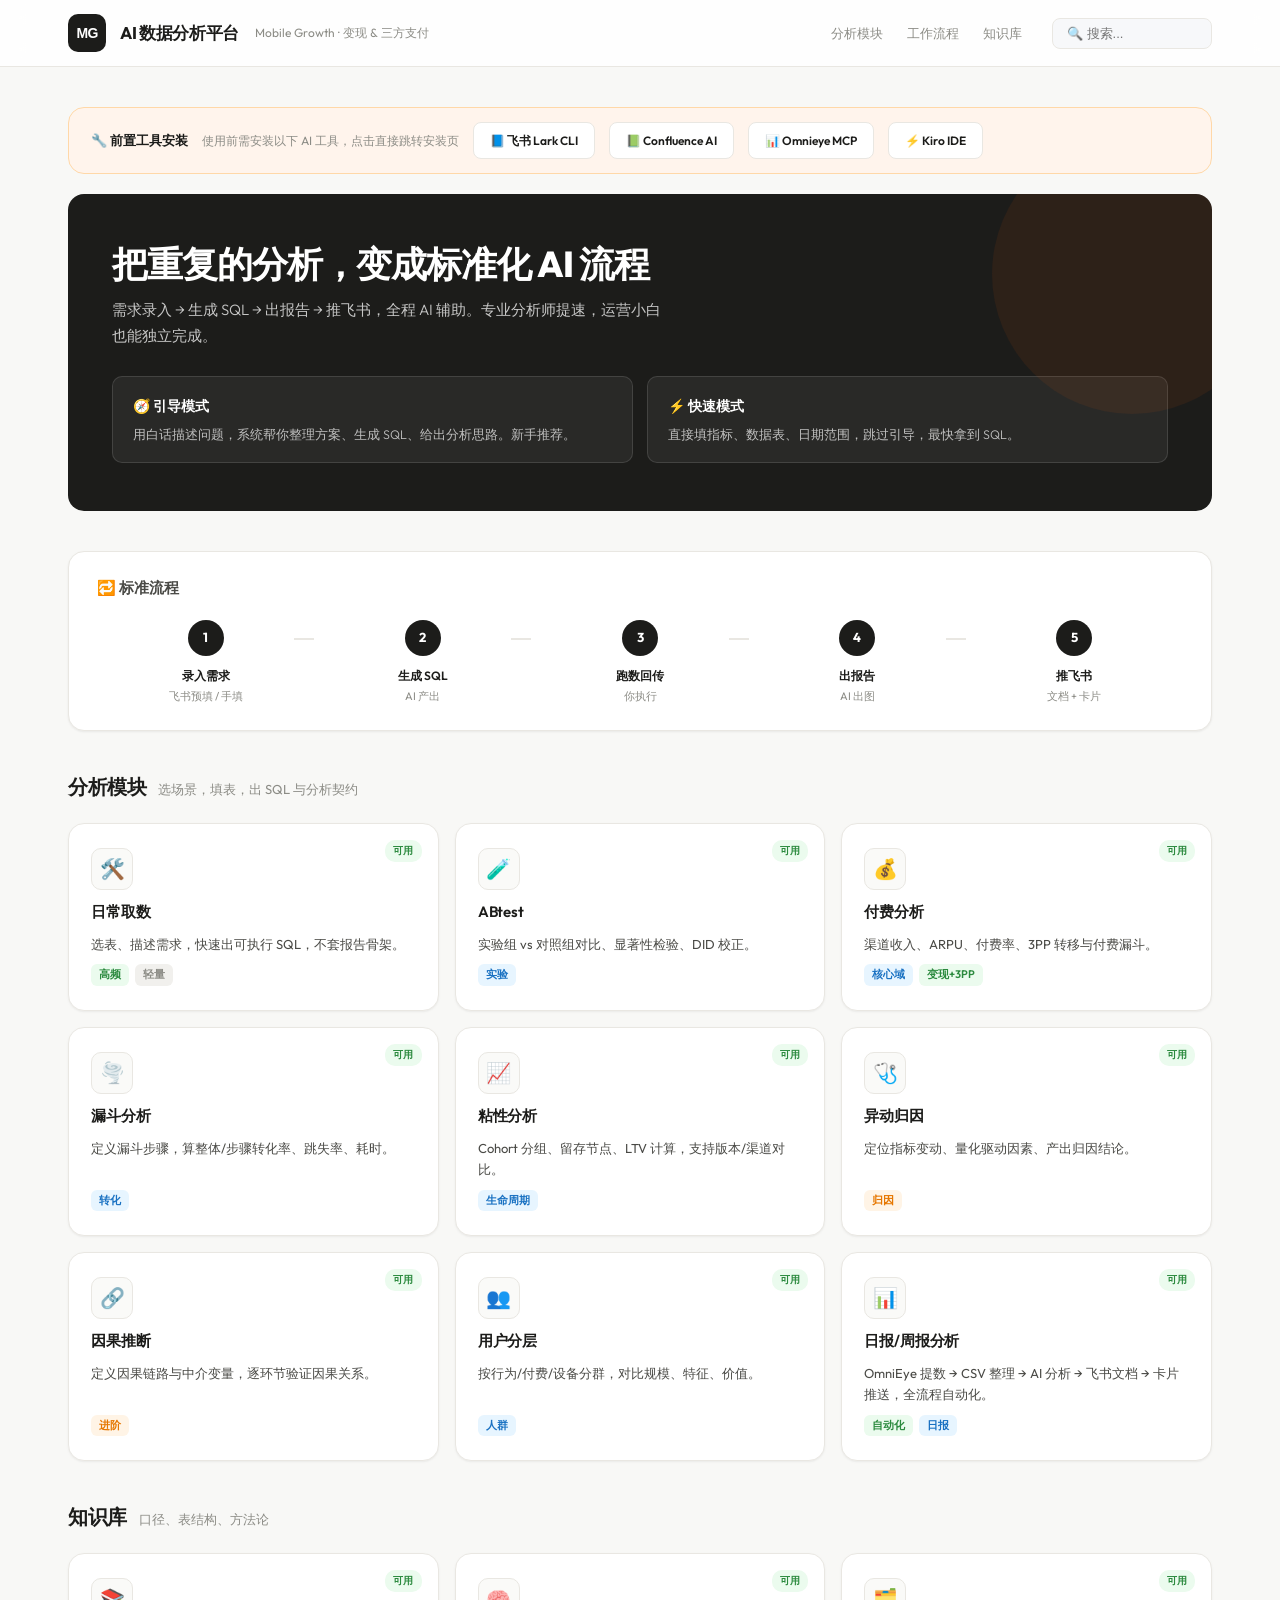
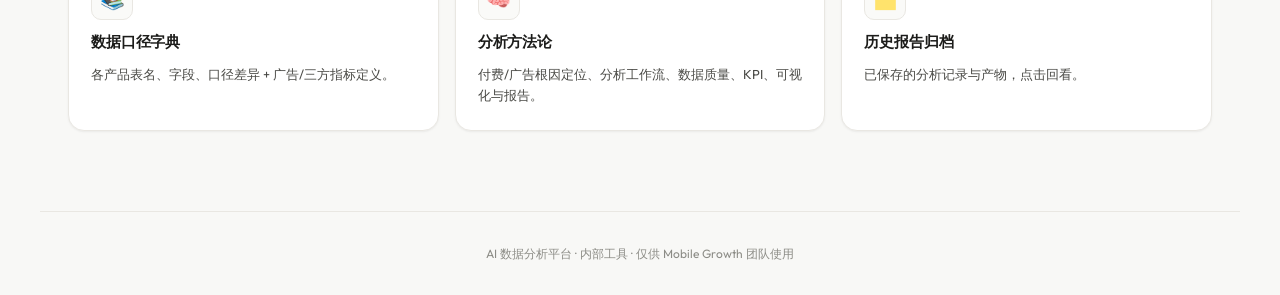
==== commit 36427882: "feat: rename modules - ABtest, 漏斗分析, 粘性分析, 因果推断" ====
--- a/index.html
+++ b/index.html
@@ -120,7 +120,7 @@
       <a class="module-card" href="modules/ab_test_form.html">
         <span class="badge badge-ready">可用</span>
         <div class="icon">🧪</div>
-        <h4>AB 实验分析</h4>
+        <h4>ABtest</h4>
         <p>实验组 vs 对照组对比、显著性检验、DID 校正。</p>
         <div class="meta"><span class="tag-blue tag">实验</span></div>
       </a>
@@ -136,7 +136,7 @@
       <a class="module-card" href="modules/funnel_analysis_form.html">
         <span class="badge badge-ready">可用</span>
         <div class="icon">🌪️</div>
-        <h4>漏斗转化分析</h4>
+        <h4>漏斗分析</h4>
         <p>定义漏斗步骤，算整体/步骤转化率、跳失率、耗时。</p>
         <div class="meta"><span class="tag-blue tag">转化</span></div>
       </a>
@@ -144,7 +144,7 @@
       <a class="module-card" href="modules/retention_ltv_form.html">
         <span class="badge badge-ready">可用</span>
         <div class="icon">📈</div>
-        <h4>留存 & LTV 分析</h4>
+        <h4>粘性分析</h4>
         <p>Cohort 分组、留存节点、LTV 计算，支持版本/渠道对比。</p>
         <div class="meta"><span class="tag-blue tag">生命周期</span></div>
       </a>
@@ -160,7 +160,7 @@
       <a class="module-card" href="modules/causal_chain_form.html">
         <span class="badge badge-ready">可用</span>
         <div class="icon">🔗</div>
-        <h4>因果链验证</h4>
+        <h4>因果推断</h4>
         <p>定义因果链路与中介变量，逐环节验证因果关系。</p>
         <div class="meta"><span class="tag-amber tag">进阶</span></div>
       </a>
@@ -223,12 +223,12 @@
 (function(){
   const SEARCH_INDEX = [
     { title: '日常取数', desc: '选产品、描述需求、快速出 SQL', url: 'modules/daily_query_form.html', tags: 'DAU 付费 广告 留存 SQL 取数 查询' },
-    { title: 'AB 实验分析', desc: '实验组 vs 对照组、DID 校正', url: 'modules/ab_test_form.html', tags: 'AB 实验 对照 DID 显著性 p值 ABtest 实验组 对照组' },
+    { title: 'ABtest', desc: '实验组 vs 对照组、DID 校正', url: 'modules/ab_test_form.html', tags: 'AB 实验 对照 DID 显著性 p值 ABtest 实验组 对照组' },
     { title: '付费分析', desc: '渠道收入、ARPU、3PP转移与付费漏斗', url: 'modules/revenue_analysis_form.html', tags: '收入 ARPU 付费率 3PP 转移 渠道 付费 revenue' },
-    { title: '留存/LTV 分析', desc: 'D1~D180 留存率、IAA LTV', url: 'modules/retention_ltv_form.html', tags: '留存 retention LTV D7 D30 新增 生命周期' },
+    { title: '粘性分析', desc: 'D1~D180 留存率、IAA LTV', url: 'modules/retention_ltv_form.html', tags: '留存 粘性 retention LTV D7 D30 新增 生命周期' },
     { title: '漏斗分析', desc: '转化漏斗、各步骤转化率', url: 'modules/funnel_analysis_form.html', tags: '漏斗 转化率 步骤 funnel 转化' },
     { title: '用户分层', desc: '按行为/付费/设备分群，对比规模、特征、价值', url: 'modules/user_segmentation_form.html', tags: '分群 画像 用户 细分 分层 segmentation 人群' },
-    { title: '因果链验证', desc: '定义因果链路与中介变量，逐环节验证因果关系', url: 'modules/causal_chain_form.html', tags: '因果 归因 causal 中介变量 验证' },
+    { title: '因果推断', desc: '定义因果链路与中介变量，逐环节验证因果关系', url: 'modules/causal_chain_form.html', tags: '因果 归因 causal 中介变量 验证 推断' },
     { title: '异动归因', desc: '定位指标变动、量化驱动因素、产出归因结论', url: 'modules/metric_diagnostics_form.html', tags: '诊断 归因 指标 异动 下降 上升 波动' },
     { title: '日报/周报分析', desc: 'OmniEye提数→CSV整理→AI分析→飞书文档→卡片推送，全流程自动化', url: 'modules/daily_report_form.html', tags: '日报 周报 daily report 推送 飞书 卡片 OmniEye 变现 自动化 IAA 收入 eCPM ARPU' },
     { title: '数据口径字典', desc: '表结构、字段、指标口径汇总', url: 'dictionary.html', tags: '字典 字段 口径 表 advalue payment been_reg_days 三方 广告 eCPM' },
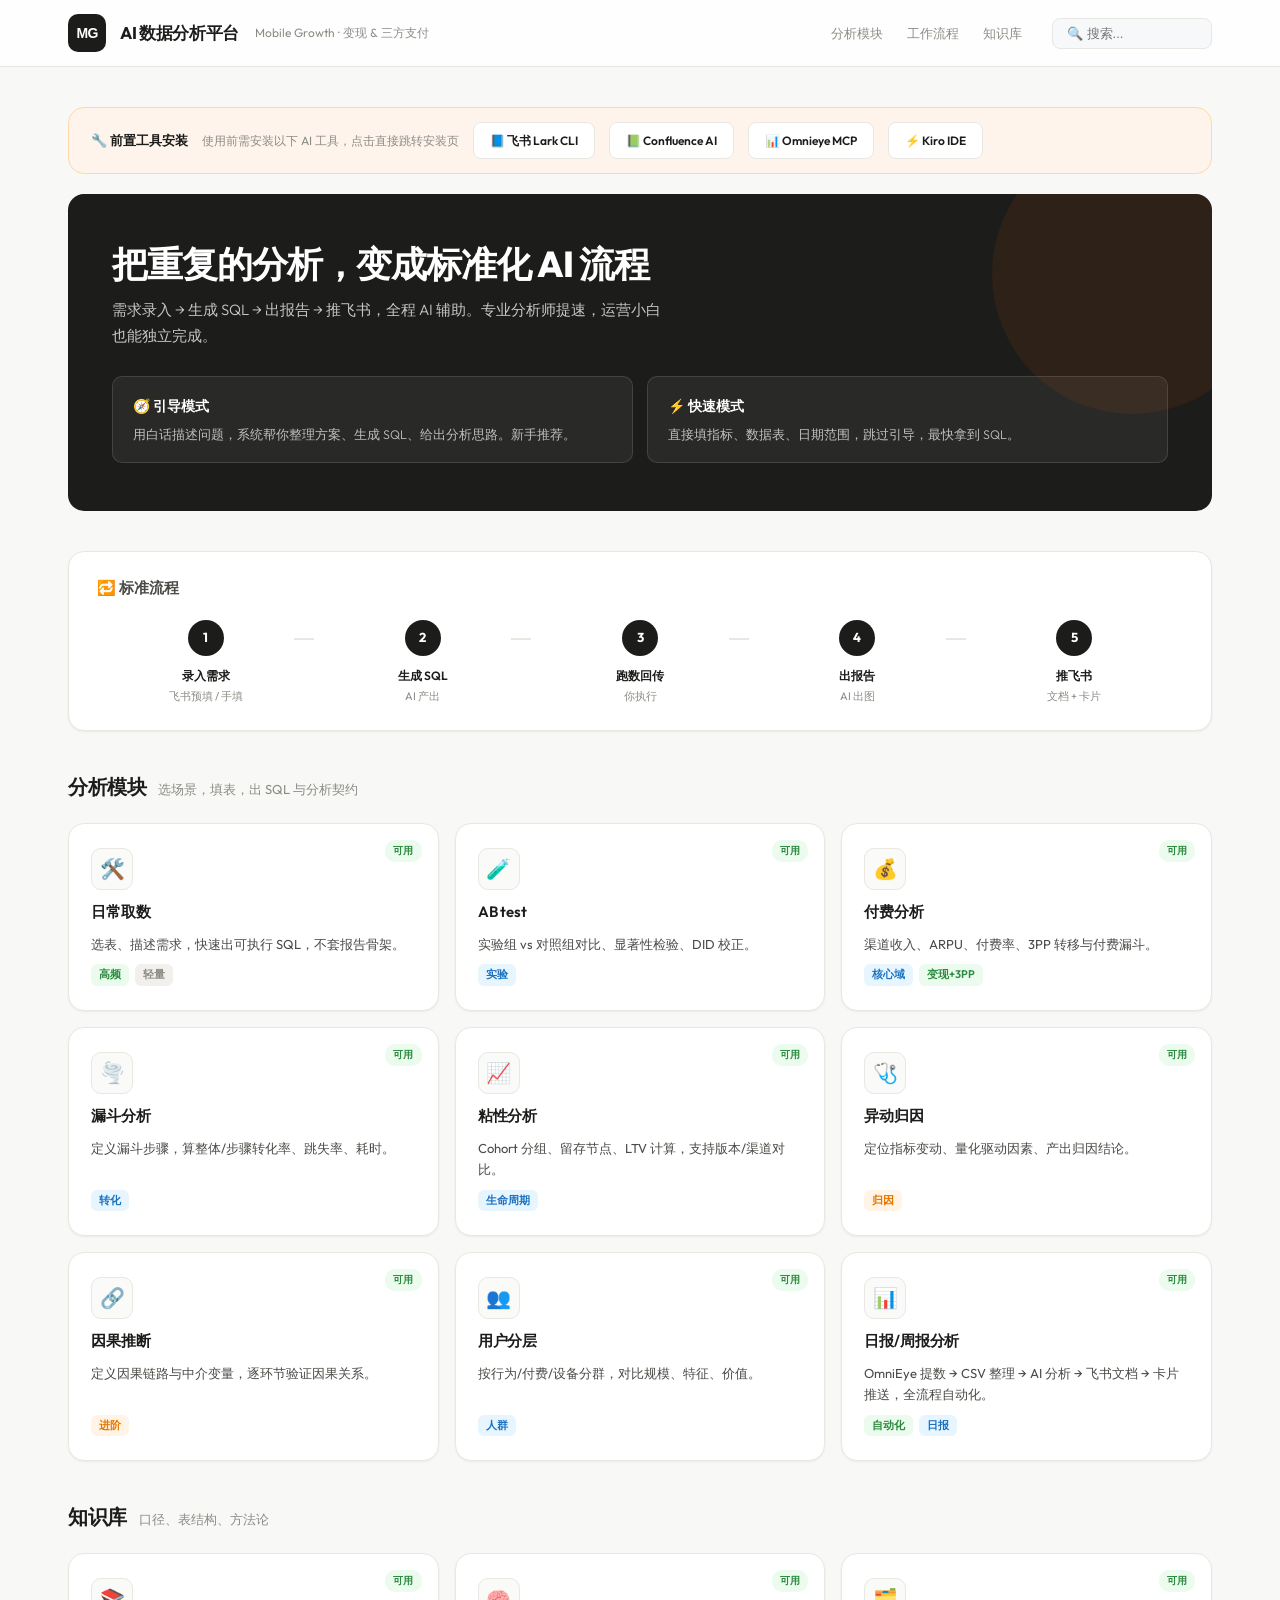
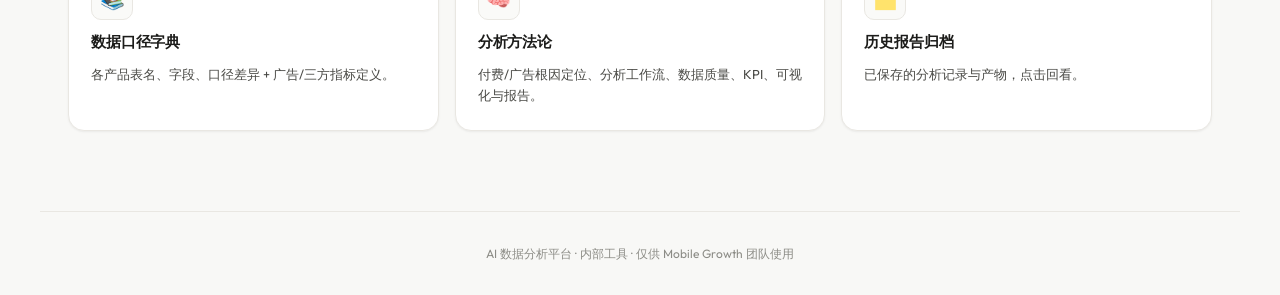
==== commit 93d30b85: "fix: rename ABtest to AB test" ====
--- a/index.html
+++ b/index.html
@@ -120,7 +120,7 @@
       <a class="module-card" href="modules/ab_test_form.html">
         <span class="badge badge-ready">可用</span>
         <div class="icon">🧪</div>
-        <h4>ABtest</h4>
+        <h4>AB test</h4>
         <p>实验组 vs 对照组对比、显著性检验、DID 校正。</p>
         <div class="meta"><span class="tag-blue tag">实验</span></div>
       </a>
@@ -223,7 +223,7 @@
 (function(){
   const SEARCH_INDEX = [
     { title: '日常取数', desc: '选产品、描述需求、快速出 SQL', url: 'modules/daily_query_form.html', tags: 'DAU 付费 广告 留存 SQL 取数 查询' },
-    { title: 'ABtest', desc: '实验组 vs 对照组、DID 校正', url: 'modules/ab_test_form.html', tags: 'AB 实验 对照 DID 显著性 p值 ABtest 实验组 对照组' },
+    { title: 'AB test', desc: '实验组 vs 对照组、DID 校正', url: 'modules/ab_test_form.html', tags: 'AB 实验 对照 DID 显著性 p值 ABtest 实验组 对照组' },
     { title: '付费分析', desc: '渠道收入、ARPU、3PP转移与付费漏斗', url: 'modules/revenue_analysis_form.html', tags: '收入 ARPU 付费率 3PP 转移 渠道 付费 revenue' },
     { title: '粘性分析', desc: 'D1~D180 留存率、IAA LTV', url: 'modules/retention_ltv_form.html', tags: '留存 粘性 retention LTV D7 D30 新增 生命周期' },
     { title: '漏斗分析', desc: '转化漏斗、各步骤转化率', url: 'modules/funnel_analysis_form.html', tags: '漏斗 转化率 步骤 funnel 转化' },
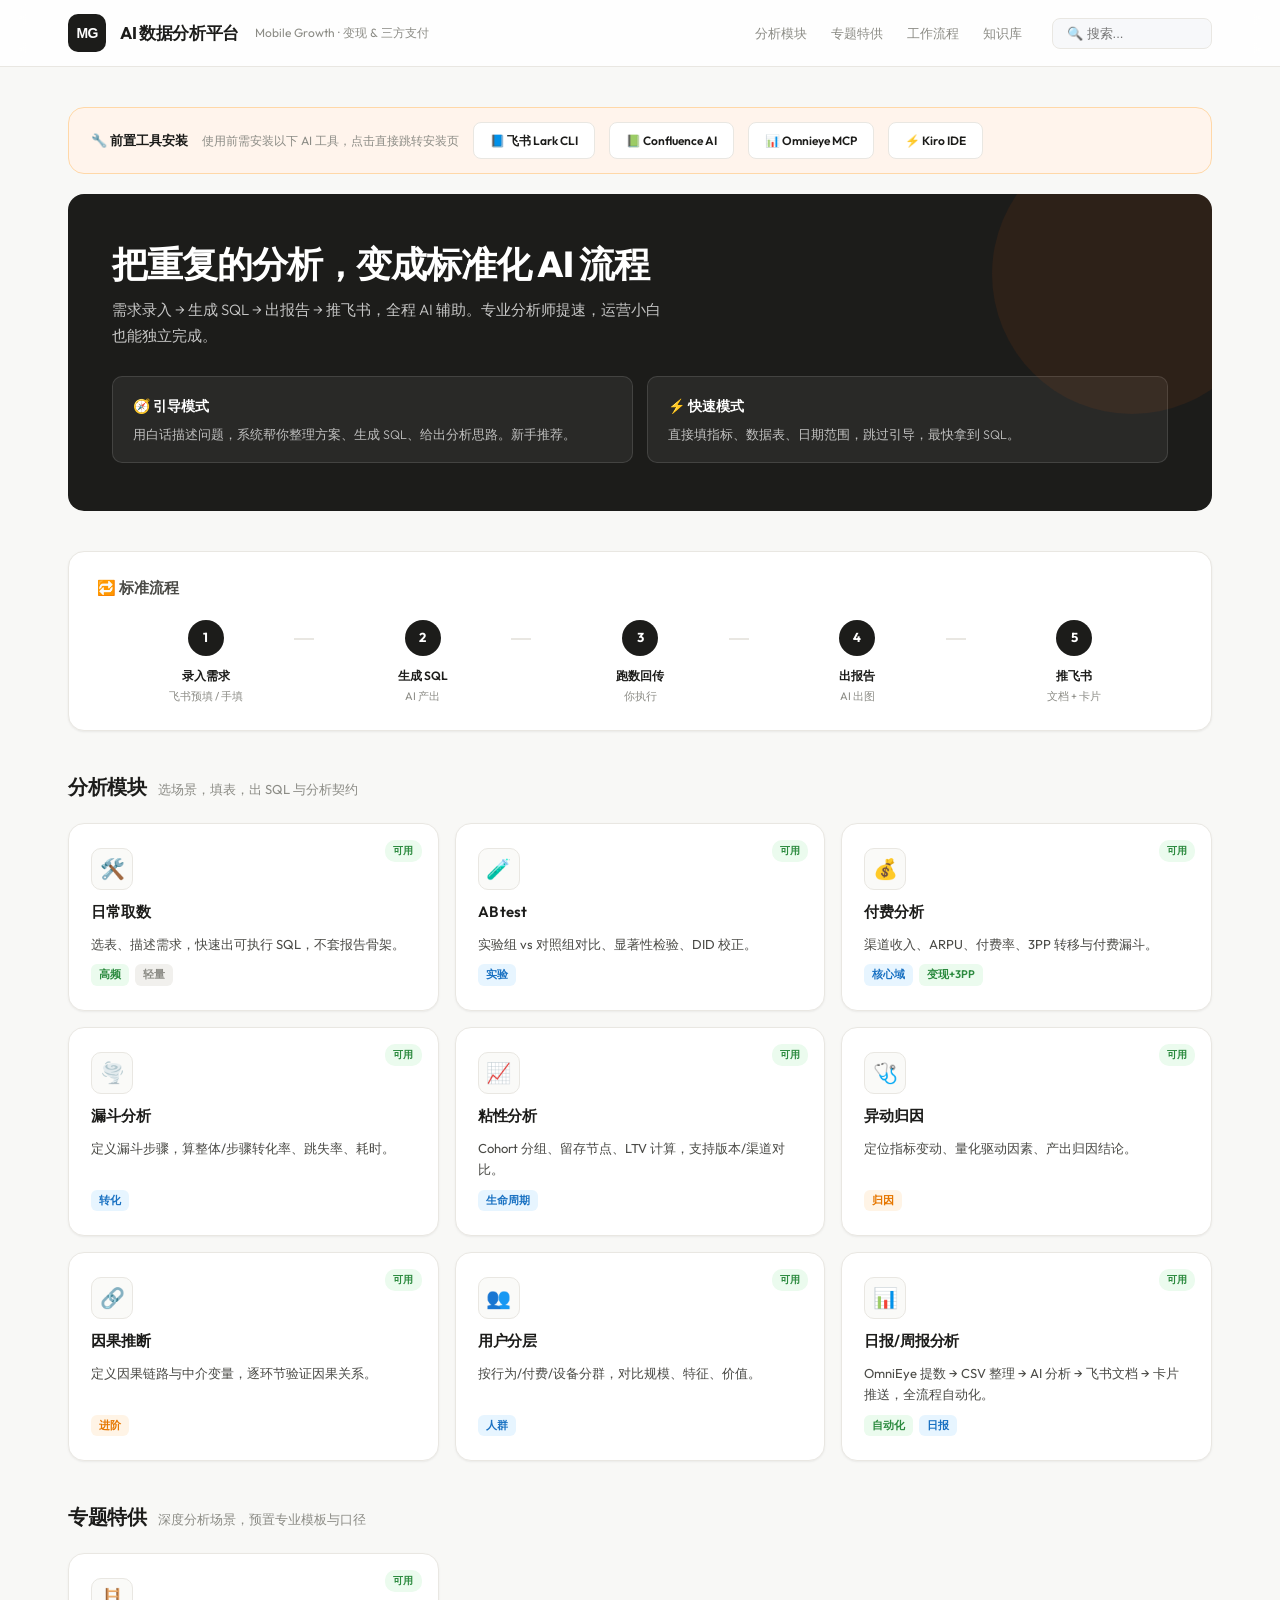
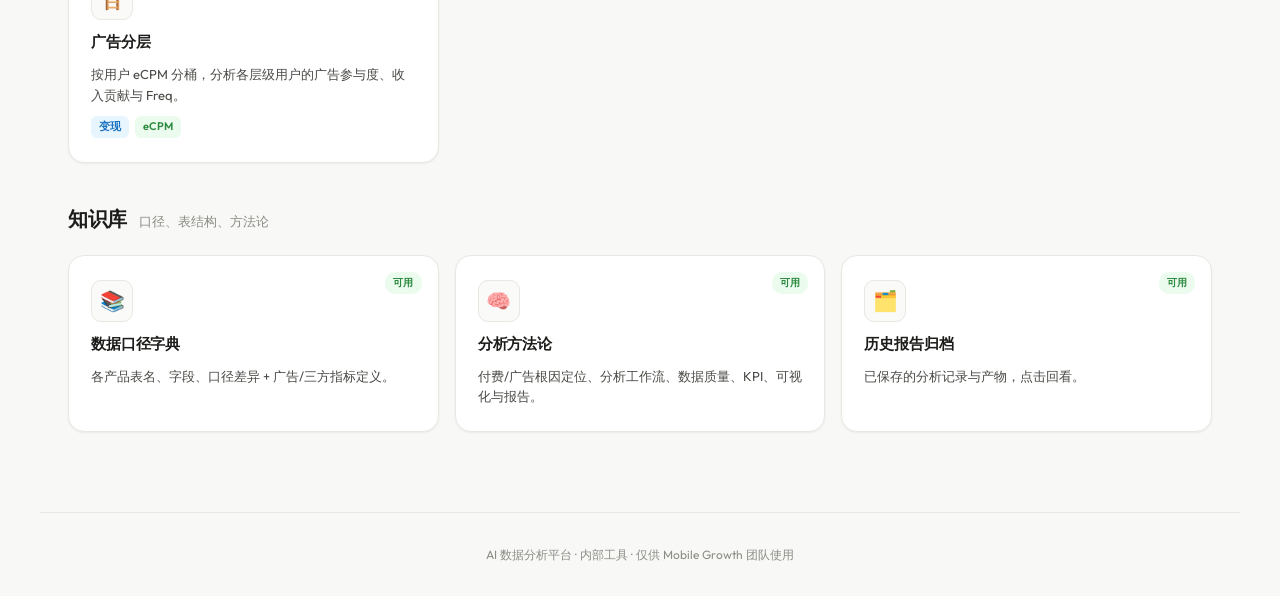
==== commit 2d3f972a: "feat: 新增专题特供模块 + 广告分层表单页" ====
--- a/index.html
+++ b/index.html
@@ -26,6 +26,7 @@
     <div style="flex:1;"></div>
     <nav>
       <a href="#modules">分析模块</a>
+      <a href="#special">专题特供</a>
       <a href="#flow">工作流程</a>
       <a href="#kb">知识库</a>
     </nav>
@@ -179,6 +180,25 @@
         <h4>日报/周报分析</h4>
         <p>OmniEye 提数 → CSV 整理 → AI 分析 → 飞书文档 → 卡片推送，全流程自动化。</p>
         <div class="meta"><span class="tag">自动化</span><span class="tag-blue tag">日报</span></div>
+      </a>
+
+    </div>
+  </section>
+
+  <!-- 专题特供 -->
+  <section id="special" style="margin-top:40px;">
+    <div class="section-head">
+      <h3>专题特供</h3>
+      <span class="desc">深度分析场景，预置专业模板与口径</span>
+    </div>
+    <div class="grid">
+
+      <a class="module-card" href="modules/ad_tiering_form.html">
+        <span class="badge badge-ready">可用</span>
+        <div class="icon">🪜</div>
+        <h4>广告分层</h4>
+        <p>按用户 eCPM 分桶，分析各层级用户的广告参与度、收入贡献与 Freq。</p>
+        <div class="meta"><span class="tag-blue tag">变现</span><span class="tag">eCPM</span></div>
       </a>
 
     </div>
@@ -253,6 +273,7 @@
     { title: '方法论 - 数据可视化', desc: '图表选择、可视化设计与 QA', url: 'methodology.html#m-viz', tags: '可视化 图表 折线图 柱状图 散点图 热力图 dashboard' },
     { title: '方法论 - 分析报告 & 仪表盘', desc: '构建分析报告、仪表盘和业务分析', url: 'methodology.html#m-report', tags: '报告 仪表盘 dashboard 汇报 PPT 结论 建议' },
     { title: '方法论 - 指标诊断 & KPI报告', desc: '诊断指标变更、生成KPI更新报告', url: 'methodology.html#m-diag', tags: '诊断 指标 KPI 异动 归因 变化 报告' },
+    { title: '广告分层', desc: '按用户eCPM分桶，分析各层级广告参与度、收入贡献与Freq', url: 'modules/ad_tiering_form.html', tags: '广告 分层 eCPM 分桶 tiering 变现 频次 Freq 收入 用户分层 advalue' },
     { title: '历史归档', desc: '历史分析报告归档', url: 'archive.html', tags: '归档 历史 报告' },
   ];
 
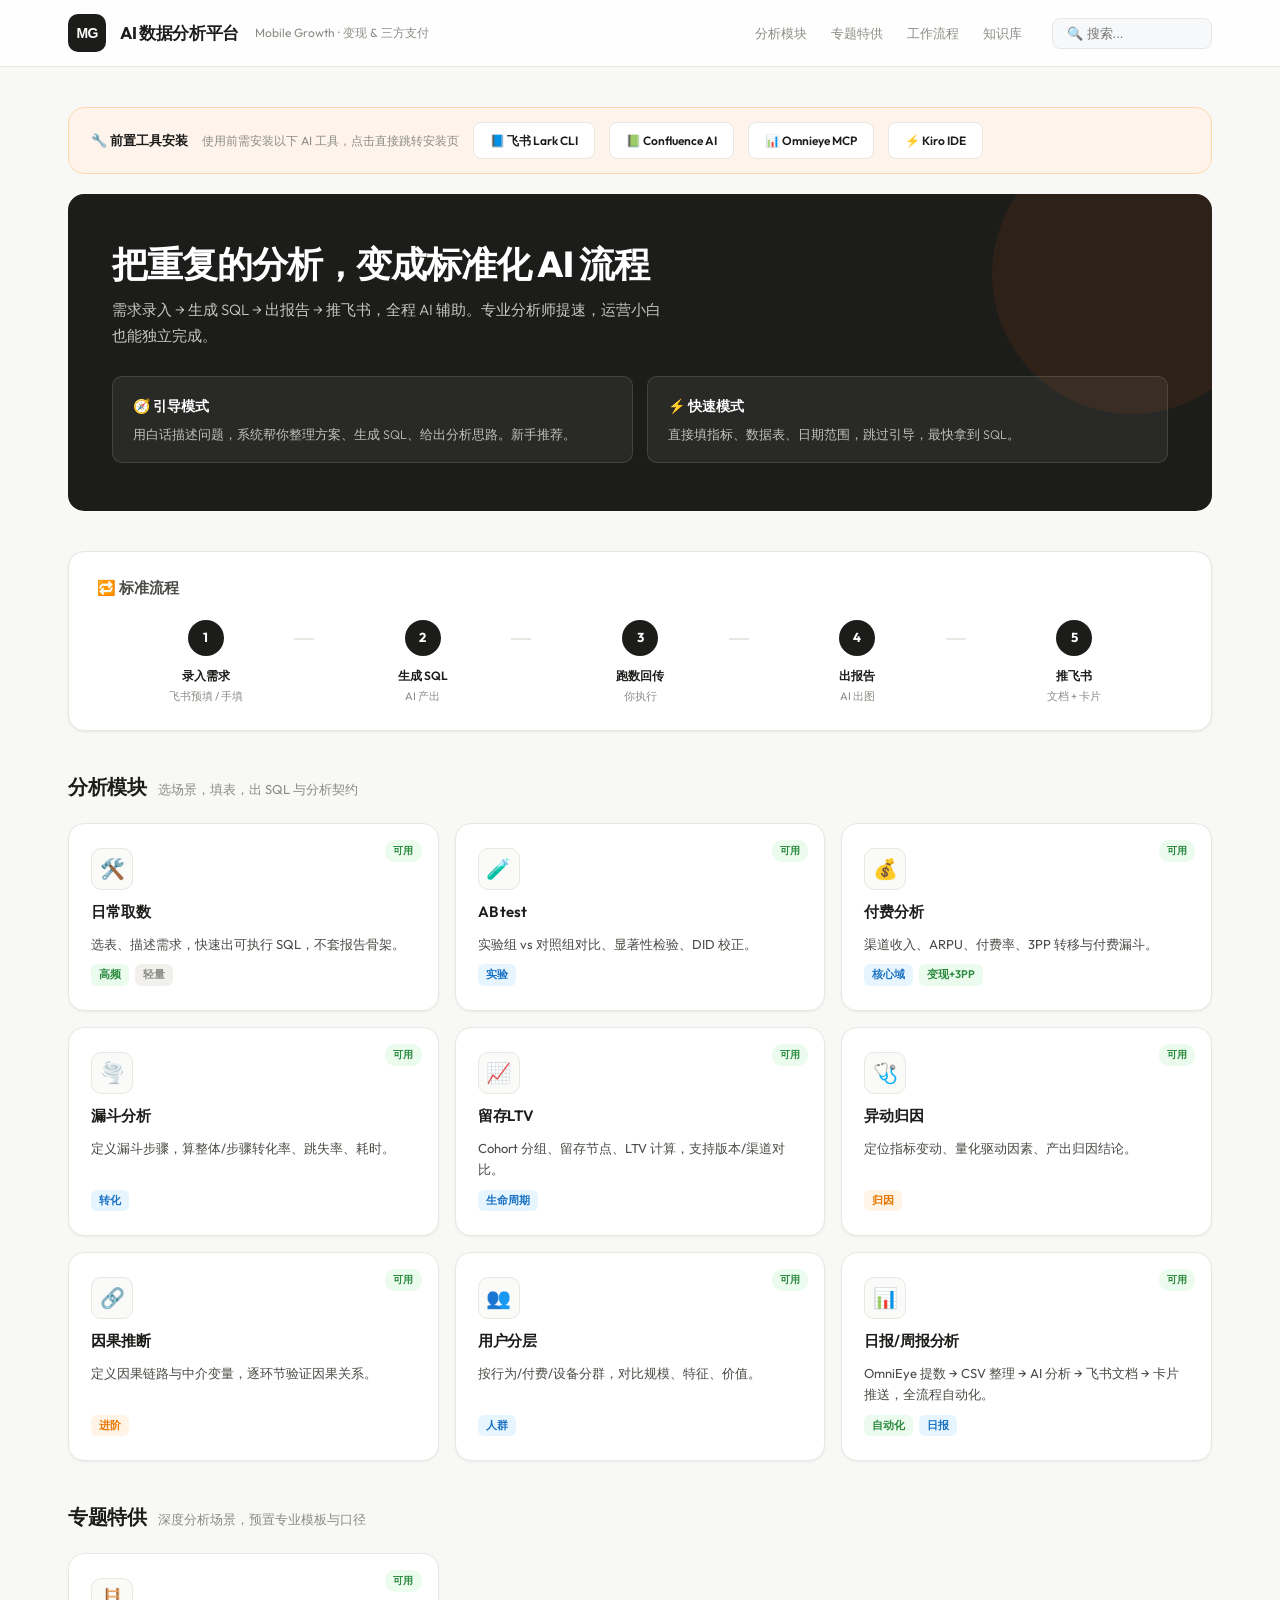
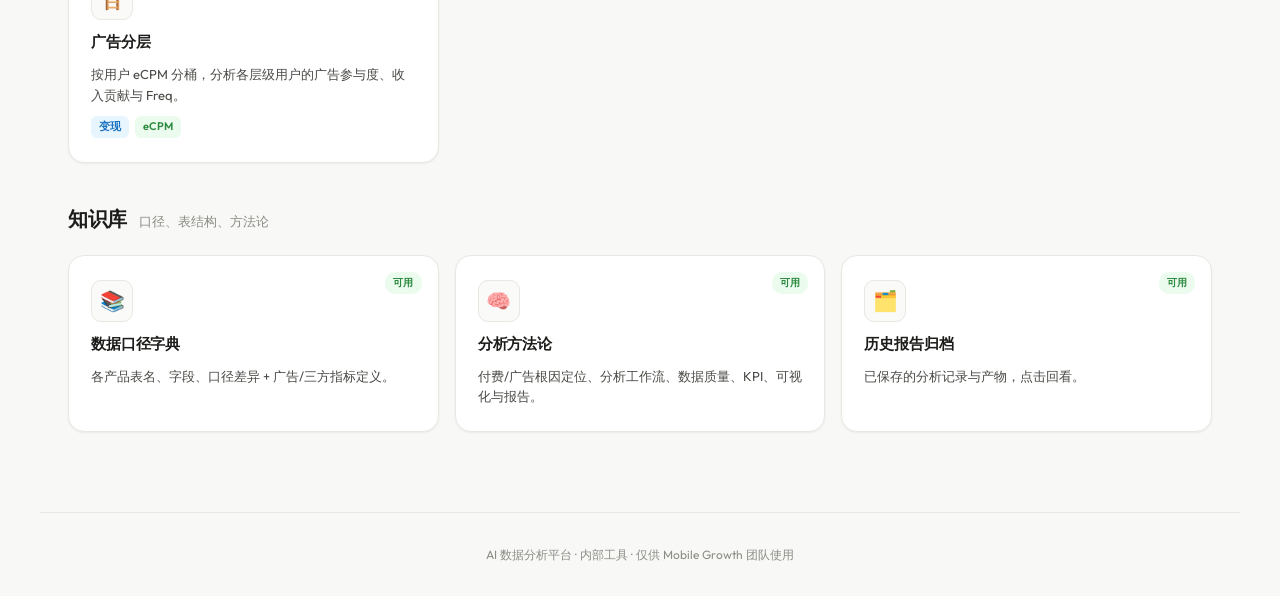
==== commit f927302f: "fix: 粘性分析 → 留存LTV" ====
--- a/index.html
+++ b/index.html
@@ -145,7 +145,7 @@
       <a class="module-card" href="modules/retention_ltv_form.html">
         <span class="badge badge-ready">可用</span>
         <div class="icon">📈</div>
-        <h4>粘性分析</h4>
+        <h4>留存LTV</h4>
         <p>Cohort 分组、留存节点、LTV 计算，支持版本/渠道对比。</p>
         <div class="meta"><span class="tag-blue tag">生命周期</span></div>
       </a>
@@ -245,7 +245,7 @@
     { title: '日常取数', desc: '选产品、描述需求、快速出 SQL', url: 'modules/daily_query_form.html', tags: 'DAU 付费 广告 留存 SQL 取数 查询' },
     { title: 'AB test', desc: '实验组 vs 对照组、DID 校正', url: 'modules/ab_test_form.html', tags: 'AB 实验 对照 DID 显著性 p值 ABtest 实验组 对照组' },
     { title: '付费分析', desc: '渠道收入、ARPU、3PP转移与付费漏斗', url: 'modules/revenue_analysis_form.html', tags: '收入 ARPU 付费率 3PP 转移 渠道 付费 revenue' },
-    { title: '粘性分析', desc: 'D1~D180 留存率、IAA LTV', url: 'modules/retention_ltv_form.html', tags: '留存 粘性 retention LTV D7 D30 新增 生命周期' },
+    { title: '留存LTV', desc: 'D1~D180 留存率、IAA LTV', url: 'modules/retention_ltv_form.html', tags: '留存 粘性 retention LTV D7 D30 新增 生命周期' },
     { title: '漏斗分析', desc: '转化漏斗、各步骤转化率', url: 'modules/funnel_analysis_form.html', tags: '漏斗 转化率 步骤 funnel 转化' },
     { title: '用户分层', desc: '按行为/付费/设备分群，对比规模、特征、价值', url: 'modules/user_segmentation_form.html', tags: '分群 画像 用户 细分 分层 segmentation 人群' },
     { title: '因果推断', desc: '定义因果链路与中介变量，逐环节验证因果关系', url: 'modules/causal_chain_form.html', tags: '因果 归因 causal 中介变量 验证 推断' },
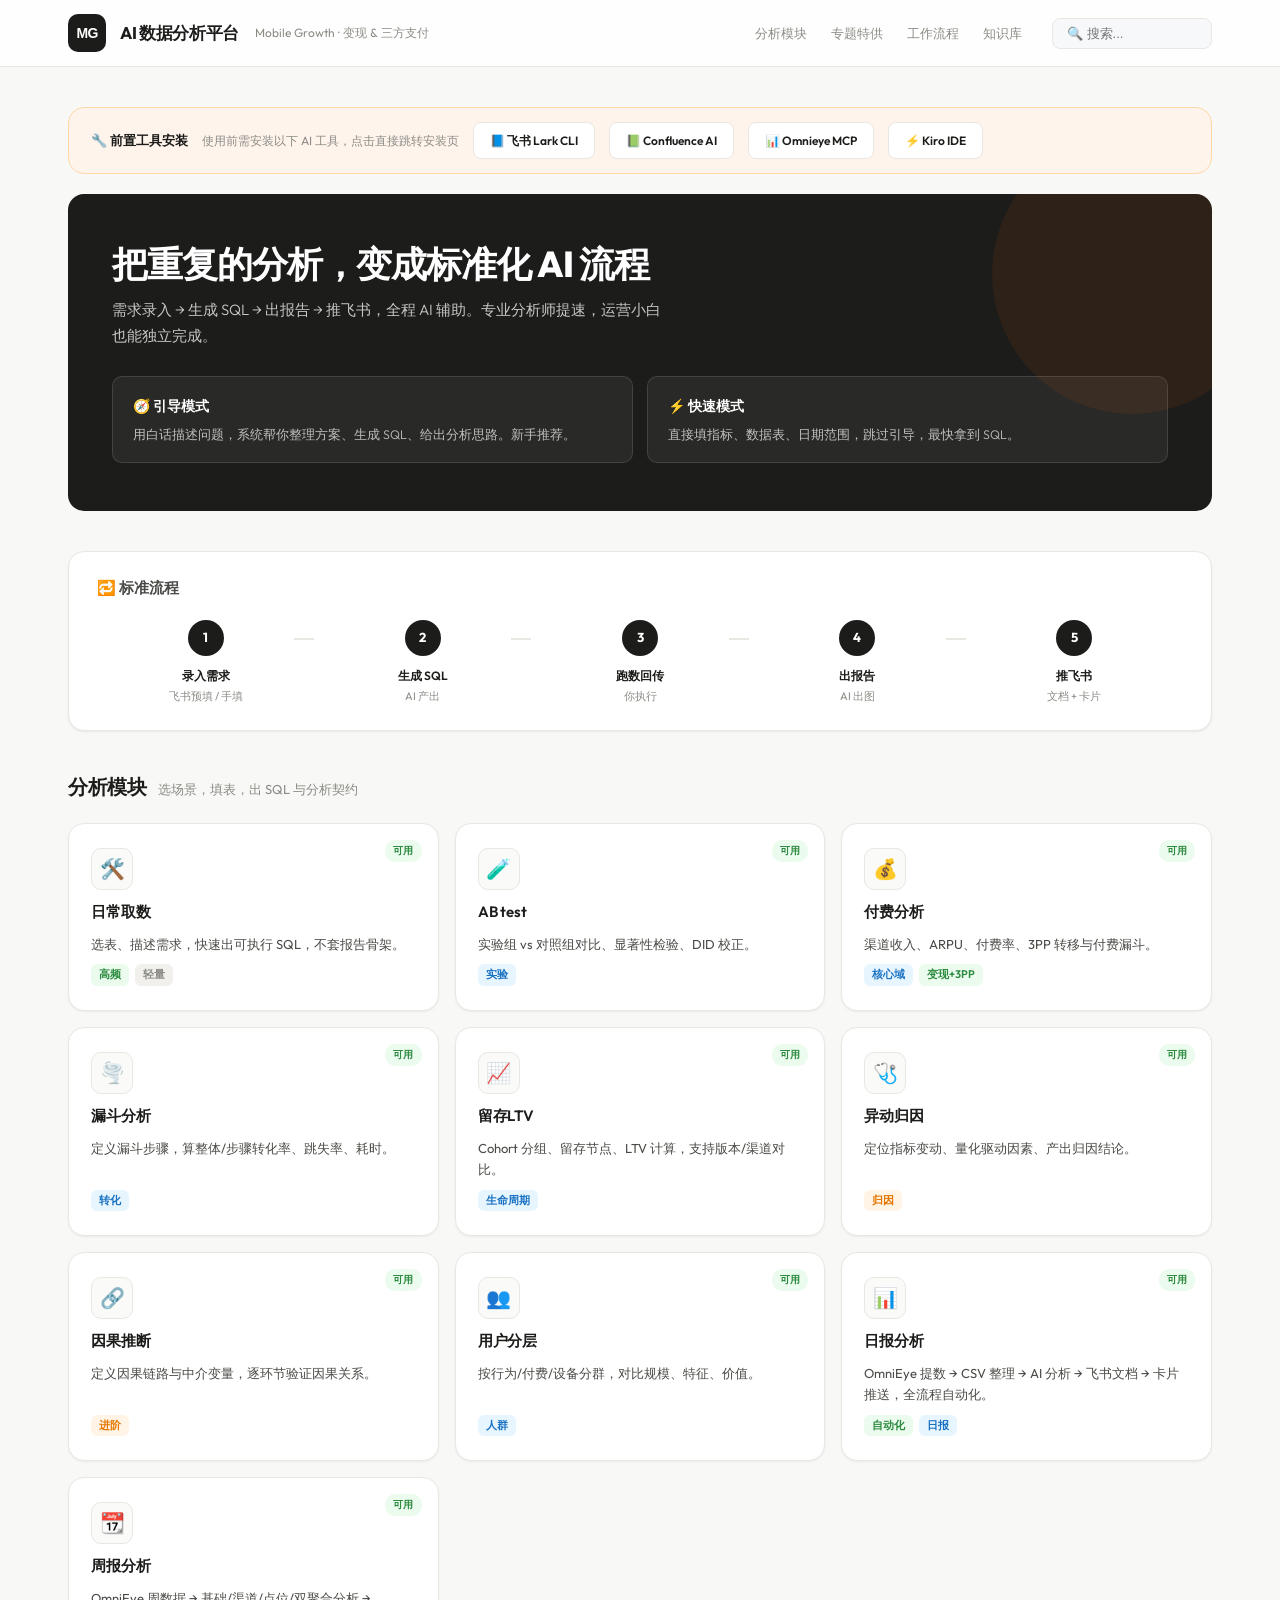
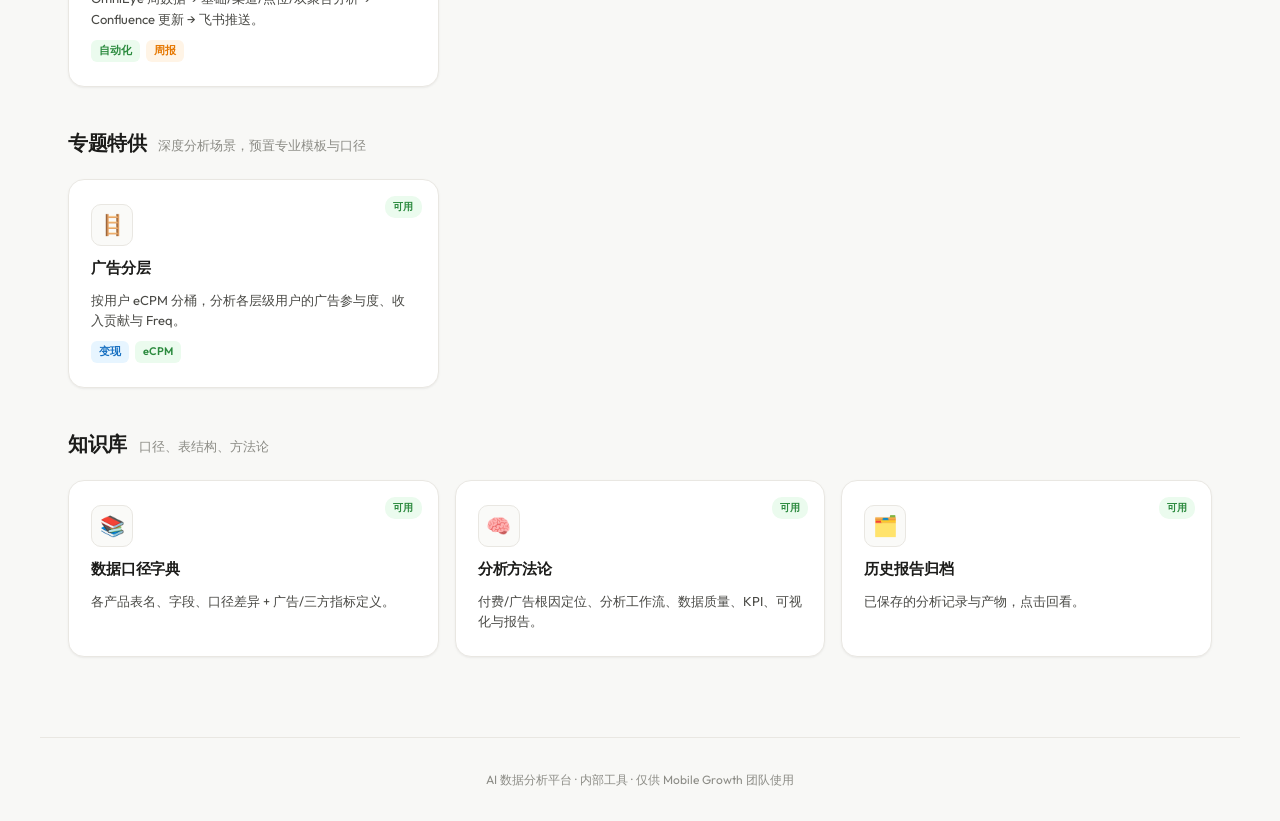
==== commit d7a23d37: "feat: 独立周报分析模块 - 基础/渠道/点位/双聚合四维度" ====
--- a/index.html
+++ b/index.html
@@ -177,9 +177,17 @@
       <a class="module-card" href="modules/daily_report_form.html">
         <span class="badge badge-ready">可用</span>
         <div class="icon">📊</div>
-        <h4>日报/周报分析</h4>
+        <h4>日报分析</h4>
         <p>OmniEye 提数 → CSV 整理 → AI 分析 → 飞书文档 → 卡片推送，全流程自动化。</p>
         <div class="meta"><span class="tag">自动化</span><span class="tag-blue tag">日报</span></div>
+      </a>
+
+      <a class="module-card" href="modules/weekly_report_form.html">
+        <span class="badge badge-ready">可用</span>
+        <div class="icon">📆</div>
+        <h4>周报分析</h4>
+        <p>OmniEye 周数据 → 基础/渠道/点位/双聚合分析 → Confluence 更新 → 飞书推送。</p>
+        <div class="meta"><span class="tag">自动化</span><span class="tag-amber tag">周报</span></div>
       </a>
 
     </div>
@@ -250,7 +258,8 @@
     { title: '用户分层', desc: '按行为/付费/设备分群，对比规模、特征、价值', url: 'modules/user_segmentation_form.html', tags: '分群 画像 用户 细分 分层 segmentation 人群' },
     { title: '因果推断', desc: '定义因果链路与中介变量，逐环节验证因果关系', url: 'modules/causal_chain_form.html', tags: '因果 归因 causal 中介变量 验证 推断' },
     { title: '异动归因', desc: '定位指标变动、量化驱动因素、产出归因结论', url: 'modules/metric_diagnostics_form.html', tags: '诊断 归因 指标 异动 下降 上升 波动' },
-    { title: '日报/周报分析', desc: 'OmniEye提数→CSV整理→AI分析→飞书文档→卡片推送，全流程自动化', url: 'modules/daily_report_form.html', tags: '日报 周报 daily report 推送 飞书 卡片 OmniEye 变现 自动化 IAA 收入 eCPM ARPU' },
+    { title: '日报分析', desc: 'OmniEye提数→CSV整理→AI分析→飞书文档→卡片推送，全流程自动化', url: 'modules/daily_report_form.html', tags: '日报 daily report 推送 飞书 卡片 OmniEye 变现 自动化 IAA 收入 eCPM ARPU' },
+    { title: '周报分析', desc: 'OmniEye周数据→基础/渠道/点位/双聚合分析→Confluence更新→飞书推送', url: 'modules/weekly_report_form.html', tags: '周报 weekly report 推送 飞书 Confluence 变现 自动化 IAA 收入 eCPM ARPU 双聚合 渠道 点位' },
     { title: '数据口径字典', desc: '表结构、字段、指标口径汇总', url: 'dictionary.html', tags: '字典 字段 口径 表 advalue payment been_reg_days 三方 广告 eCPM' },
     { title: '数据口径字典 - UNO', desc: 'UNO (MN01) 活跃表全字段', url: 'dictionary.html#p-uno', tags: 'UNO MN01 role_id match gold diamond' },
     { title: '数据口径字典 - P10', desc: 'P10 (MN02) 活跃表全字段', url: 'dictionary.html#p-p10', tags: 'P10 MN02 account_id pve pvp chapter wild skip' },
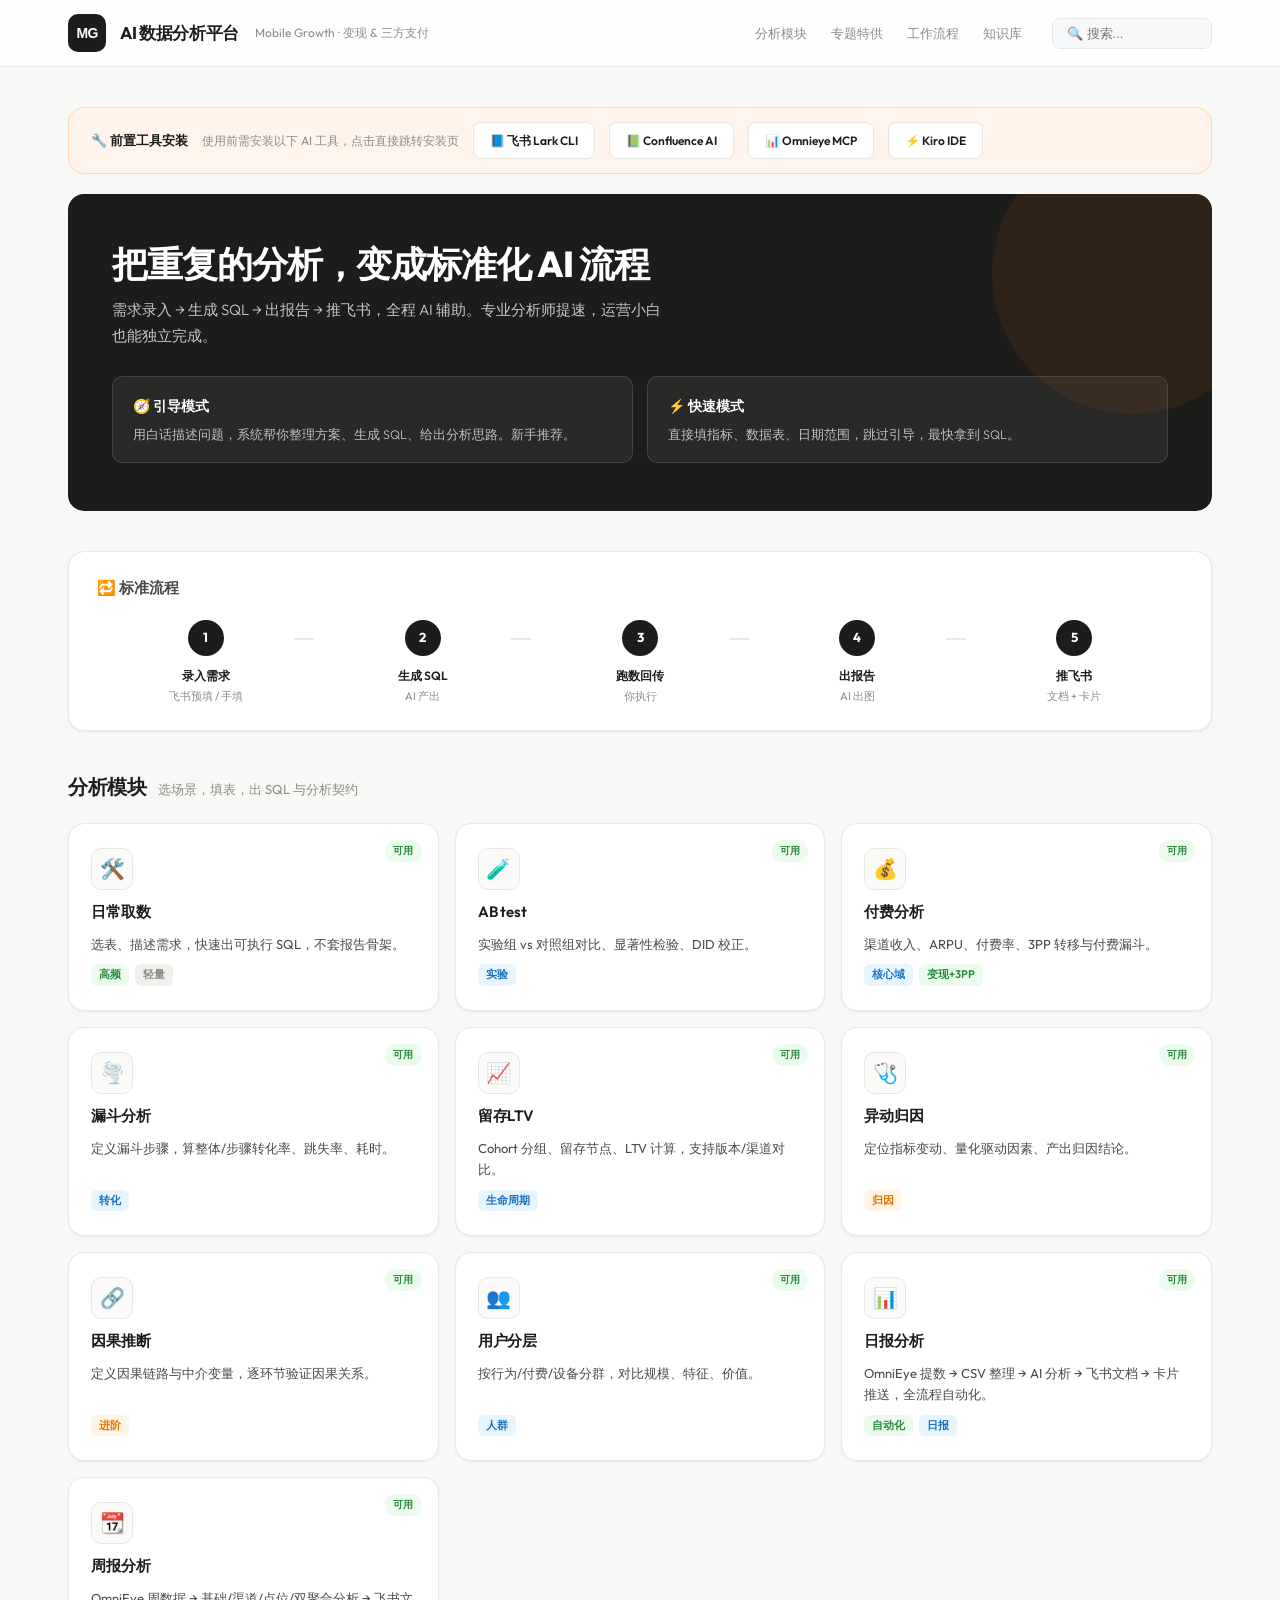
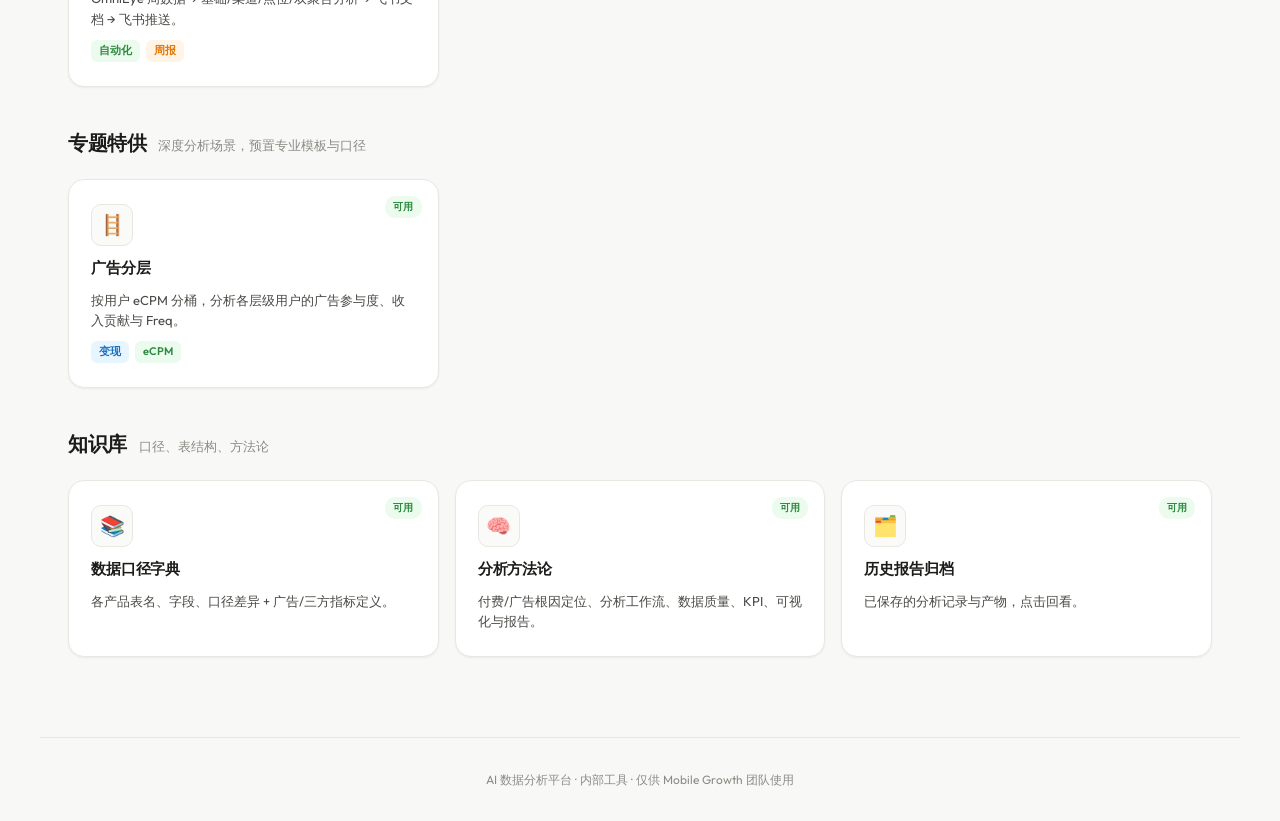
==== commit 566c0938: "fix: 移除Confluence步骤, 添加标准化参考文档, 日期默认今天" ====
--- a/index.html
+++ b/index.html
@@ -186,7 +186,7 @@
         <span class="badge badge-ready">可用</span>
         <div class="icon">📆</div>
         <h4>周报分析</h4>
-        <p>OmniEye 周数据 → 基础/渠道/点位/双聚合分析 → Confluence 更新 → 飞书推送。</p>
+        <p>OmniEye 周数据 → 基础/渠道/点位/双聚合分析 → 飞书文档 → 飞书推送。</p>
         <div class="meta"><span class="tag">自动化</span><span class="tag-amber tag">周报</span></div>
       </a>
 
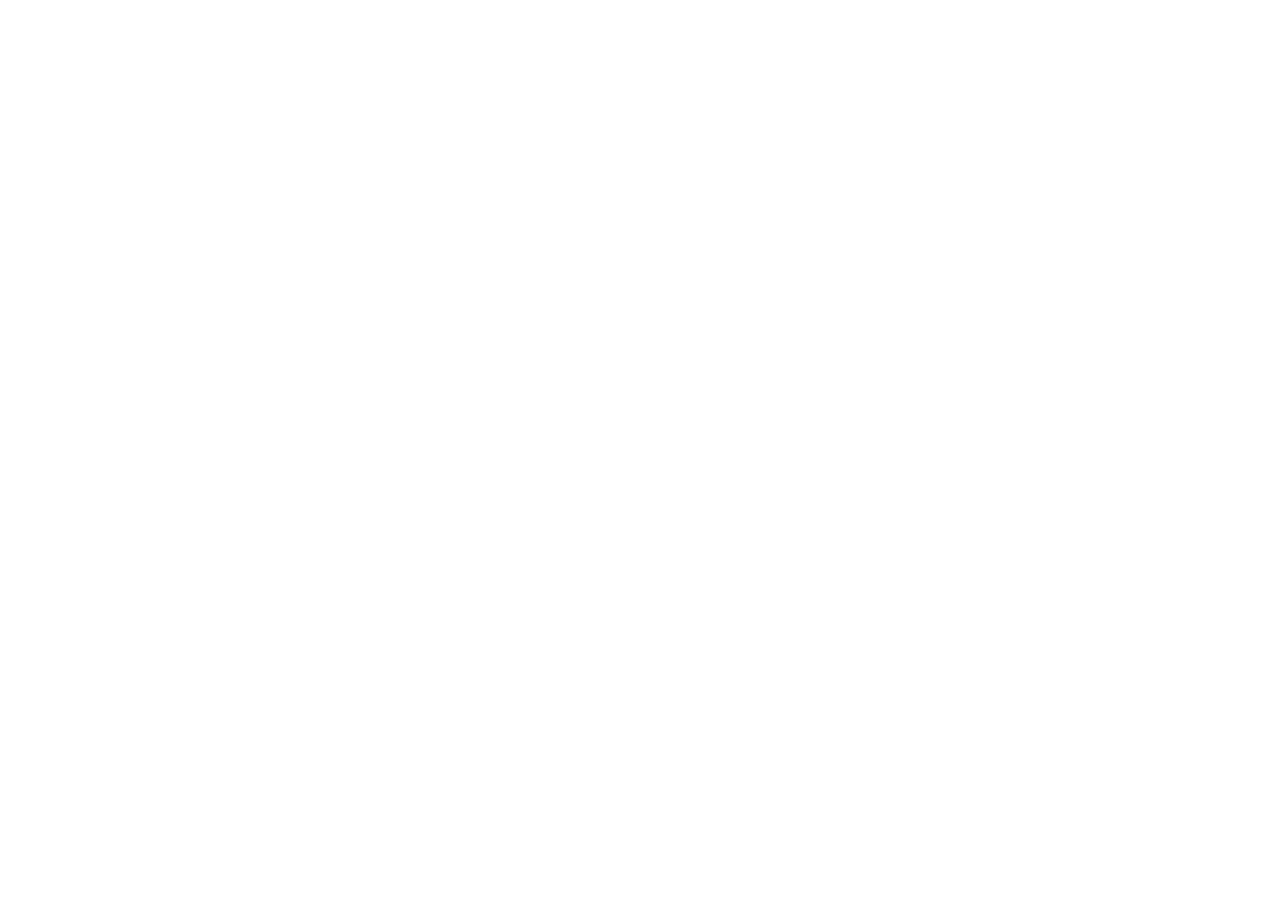
==== commit fde63bfb: "chore: 全站替换为跳转页面，迁移至内网 mg-ai-analytics.ailabs.mattel163.com" ====
--- a/index.html
+++ b/index.html
@@ -1,329 +1,17 @@
-﻿<!DOCTYPE html>
+<!DOCTYPE html>
 <html lang="zh-CN">
 <head>
-  <meta charset="UTF-8">
-  <meta name="viewport" content="width=device-width, initial-scale=1.0">
-  <title>工作台 · AI 数据分析平台</title>
-  <meta name="description" content="AI 数据分析平台 — 需求录入→生成SQL→出报告→推飞书，全程AI辅助。覆盖日常取数、付费分析、AB实验、漏斗、留存LTV等8大分析场景。">
-  <meta property="og:title" content="AI 数据分析平台 · 工作台">
-  <meta property="og:description" content="把重复的分析，变成标准化 AI 流程。8大分析模块，全程AI辅助。">
-  <meta property="og:type" content="website">
-  <link rel="canonical" href="https://troylul998-ship-it.github.io/MG_AI_ANALYTICS_REPORT/index.html">
-  <link rel="icon" type="image/svg+xml" href="favicon.svg">
-  <link rel="preconnect" href="https://fonts.loli.net" crossorigin>
-  <link rel="stylesheet" href="https://fonts.loli.net/css2?family=Outfit:wght@300;400;500;600;700;800&display=swap">
-  <link rel="preload" href="assets/style.css" as="style">
-  <link rel="stylesheet" href="assets/style.css">
+<meta charset="UTF-8">
+<meta http-equiv="refresh" content="0;url=https://mg-ai-analytics.ailabs.mattel163.com">
+<title>已迁移至内网版</title>
+<style>body{font-family:-apple-system,sans-serif;display:flex;align-items:center;justify-content:center;min-height:100vh;margin:0;background:#f8f9fa;color:#333;}div{text-align:center;padding:40px;}h1{font-size:24px;margin-bottom:16px;}a{color:#e8590c;}</style>
 </head>
 <body>
-
-<!-- 顶栏 -->
-<header class="topbar">
-  <div class="topbar-inner">
-    <div class="logo"><svg width="28" height="28" viewBox="0 0 64 64" xmlns="http://www.w3.org/2000/svg"><text x="32" y="44" font-family="-apple-system,SF Pro Display,Helvetica Neue,Arial,sans-serif" font-size="32" font-weight="700" fill="#fff" text-anchor="middle" letter-spacing="-2">MG</text></svg></div>
-    <h1>AI 数据分析平台</h1>
-    <span class="sub">Mobile Growth · 变现 & 三方支付</span>
-    <div style="flex:1;"></div>
-    <nav>
-      <a href="#modules">分析模块</a>
-      <a href="#special">专题特供</a>
-      <a href="#flow">工作流程</a>
-      <a href="#kb">知识库</a>
-    </nav>
-    <div style="position:relative;margin-left:16px;">
-      <input type="text" id="site-search" placeholder="🔍 搜索..." style="width:160px;padding:7px 14px;border:1px solid var(--border);border-radius:8px;font-size:13px;background:#f7f8fa;outline:none;transition:all .2s;" onfocus="this.style.width='260px';this.style.borderColor='var(--brand-1)';this.style.background='#fff'" onblur="setTimeout(()=>{if(!this.value){this.style.width='160px';this.style.borderColor='var(--border)';this.style.background='#f7f8fa'}},200)">
-      <div id="search-dropdown" style="display:none;position:absolute;top:100%;right:0;margin-top:6px;width:380px;max-height:420px;overflow-y:auto;background:#fff;border:1px solid var(--border);border-radius:12px;box-shadow:0 8px 32px rgba(0,0,0,.12);z-index:9999;padding:8px 0;"></div>
-    </div>
-  </div>
-</header>
-
-<div class="container">
-
-  <!-- 前置工具 -->
-  <section style="margin-bottom:20px;">
-    <div style="display:flex;align-items:center;gap:14px;flex-wrap:wrap;background:#fff4ec;border:1px solid #ffd8a8;border-radius:var(--radius);padding:14px 22px;">
-      <span style="font-size:13px;font-weight:600;color:var(--text-1);">🔧 前置工具安装</span>
-      <span style="font-size:12px;color:var(--text-3);">使用前需安装以下 AI 工具，点击直接跳转安装页</span>
-      <a href="https://ai-hub.mattel163.com/knowledge/article/10" target="_blank" style="display:inline-flex;align-items:center;gap:6px;padding:8px 16px;border-radius:8px;border:1px solid var(--border);background:#fff;font-size:12px;font-weight:600;color:var(--text-1);text-decoration:none;transition:all .2s;">📘 飞书 Lark CLI</a>
-      <a href="https://ai-hub.mattel163.com/knowledge/article/9" target="_blank" style="display:inline-flex;align-items:center;gap:6px;padding:8px 16px;border-radius:8px;border:1px solid var(--border);background:#fff;font-size:12px;font-weight:600;color:var(--text-1);text-decoration:none;transition:all .2s;">📗 Confluence AI</a>
-      <a href="https://ai-hub.mattel163.com/knowledge/article/11" target="_blank" style="display:inline-flex;align-items:center;gap:6px;padding:8px 16px;border-radius:8px;border:1px solid var(--border);background:#fff;font-size:12px;font-weight:600;color:var(--text-1);text-decoration:none;transition:all .2s;">📊 Omnieye MCP</a>
-      <a href="https://kiro.dev/" target="_blank" style="display:inline-flex;align-items:center;gap:6px;padding:8px 16px;border-radius:8px;border:1px solid var(--border);background:#fff;font-size:12px;font-weight:600;color:var(--text-1);text-decoration:none;transition:all .2s;">⚡ Kiro IDE</a>
-    </div>
-  </section>
-
-  <!-- Hero + 双模式 -->
-  <section class="hero">
-    <h2>把重复的分析，变成标准化 AI 流程</h2>
-    <p>
-      需求录入 → 生成 SQL → 出报告 → 推飞书，全程 AI 辅助。专业分析师提速，运营小白也能独立完成。
-    </p>
-    <div class="modes">
-      <div class="mode-card">
-        <h4>🧭 引导模式</h4>
-        <p>用白话描述问题，系统帮你整理方案、生成 SQL、给出分析思路。新手推荐。</p>
-      </div>
-      <div class="mode-card">
-        <h4>⚡ 快速模式</h4>
-        <p>直接填指标、数据表、日期范围，跳过引导，最快拿到 SQL。</p>
-      </div>
-    </div>
-  </section>
-
-  <!-- 工作流程条 -->
-  <section class="flow" id="flow">
-    <h3>🔁 标准流程</h3>
-    <div class="flow-steps">
-      <div class="flow-step">
-        <div class="num">1</div>
-        <div class="label">录入需求</div>
-        <div class="who">飞书预填 / 手填</div>
-      </div>
-      <div class="flow-step">
-        <div class="num">2</div>
-        <div class="label">生成 SQL</div>
-        <div class="who">AI 产出</div>
-      </div>
-      <div class="flow-step">
-        <div class="num">3</div>
-        <div class="label">跑数回传</div>
-        <div class="who">你执行</div>
-      </div>
-      <div class="flow-step">
-        <div class="num">4</div>
-        <div class="label">出报告</div>
-        <div class="who">AI 出图</div>
-      </div>
-      <div class="flow-step">
-        <div class="num">5</div>
-        <div class="label">推飞书</div>
-        <div class="who">文档 + 卡片</div>
-      </div>
-    </div>
-  </section>
-
-  <!-- 模块网格 -->
-  <section id="modules">
-    <div class="section-head">
-      <h3>分析模块</h3>
-      <span class="desc">选场景，填表，出 SQL 与分析契约</span>
-    </div>
-
-    <div class="grid">
-
-      <a class="module-card" href="modules/daily_query_form.html">
-        <span class="badge badge-ready">可用</span>
-        <div class="icon">🛠️</div>
-        <h4>日常取数</h4>
-        <p>选表、描述需求，快速出可执行 SQL，不套报告骨架。</p>
-        <div class="meta"><span class="tag">高频</span><span class="tag-muted tag">轻量</span></div>
-      </a>
-
-      <a class="module-card" href="modules/ab_test_form.html">
-        <span class="badge badge-ready">可用</span>
-        <div class="icon">🧪</div>
-        <h4>AB test</h4>
-        <p>实验组 vs 对照组对比、显著性检验、DID 校正。</p>
-        <div class="meta"><span class="tag-blue tag">实验</span></div>
-      </a>
-
-      <a class="module-card" href="modules/revenue_analysis_form.html">
-        <span class="badge badge-ready">可用</span>
-        <div class="icon">💰</div>
-        <h4>付费分析</h4>
-        <p>渠道收入、ARPU、付费率、3PP 转移与付费漏斗。</p>
-        <div class="meta"><span class="tag-blue tag">核心域</span><span class="tag">变现+3PP</span></div>
-      </a>
-
-      <a class="module-card" href="modules/funnel_analysis_form.html">
-        <span class="badge badge-ready">可用</span>
-        <div class="icon">🌪️</div>
-        <h4>漏斗分析</h4>
-        <p>定义漏斗步骤，算整体/步骤转化率、跳失率、耗时。</p>
-        <div class="meta"><span class="tag-blue tag">转化</span></div>
-      </a>
-
-      <a class="module-card" href="modules/retention_ltv_form.html">
-        <span class="badge badge-ready">可用</span>
-        <div class="icon">📈</div>
-        <h4>留存LTV</h4>
-        <p>Cohort 分组、留存节点、LTV 计算，支持版本/渠道对比。</p>
-        <div class="meta"><span class="tag-blue tag">生命周期</span></div>
-      </a>
-
-      <a class="module-card" href="modules/metric_diagnostics_form.html">
-        <span class="badge badge-ready">可用</span>
-        <div class="icon">🩺</div>
-        <h4>异动归因</h4>
-        <p>定位指标变动、量化驱动因素、产出归因结论。</p>
-        <div class="meta"><span class="tag-amber tag">归因</span></div>
-      </a>
-
-      <a class="module-card" href="modules/causal_chain_form.html">
-        <span class="badge badge-ready">可用</span>
-        <div class="icon">🔗</div>
-        <h4>因果推断</h4>
-        <p>定义因果链路与中介变量，逐环节验证因果关系。</p>
-        <div class="meta"><span class="tag-amber tag">进阶</span></div>
-      </a>
-
-      <a class="module-card" href="modules/user_segmentation_form.html">
-        <span class="badge badge-ready">可用</span>
-        <div class="icon">👥</div>
-        <h4>用户分层</h4>
-        <p>按行为/付费/设备分群，对比规模、特征、价值。</p>
-        <div class="meta"><span class="tag-blue tag">人群</span></div>
-      </a>
-
-      <a class="module-card" href="modules/daily_report_form.html">
-        <span class="badge badge-ready">可用</span>
-        <div class="icon">📊</div>
-        <h4>日报分析</h4>
-        <p>OmniEye 提数 → CSV 整理 → AI 分析 → 飞书文档 → 卡片推送，全流程自动化。</p>
-        <div class="meta"><span class="tag">自动化</span><span class="tag-blue tag">日报</span></div>
-      </a>
-
-      <a class="module-card" href="modules/weekly_report_form.html">
-        <span class="badge badge-ready">可用</span>
-        <div class="icon">📆</div>
-        <h4>周报分析</h4>
-        <p>OmniEye 周数据 → 基础/渠道/点位/双聚合分析 → 飞书文档 → 飞书推送。</p>
-        <div class="meta"><span class="tag">自动化</span><span class="tag-amber tag">周报</span></div>
-      </a>
-
-    </div>
-  </section>
-
-  <!-- 专题特供 -->
-  <section id="special" style="margin-top:40px;">
-    <div class="section-head">
-      <h3>专题特供</h3>
-      <span class="desc">深度分析场景，预置专业模板与口径</span>
-    </div>
-    <div class="grid">
-
-      <a class="module-card" href="modules/ad_tiering_form.html">
-        <span class="badge badge-ready">可用</span>
-        <div class="icon">🪜</div>
-        <h4>广告分层</h4>
-        <p>按用户 eCPM 分桶，分析各层级用户的广告参与度、收入贡献与 Freq。</p>
-        <div class="meta"><span class="tag-blue tag">变现</span><span class="tag">eCPM</span></div>
-      </a>
-
-    </div>
-  </section>
-
-  <!-- 知识库 -->
-  <section id="kb" style="margin-top:40px;">
-    <div class="section-head">
-      <h3>知识库</h3>
-      <span class="desc">口径、表结构、方法论</span>
-    </div>
-    <div class="grid">
-      <a class="module-card" href="dictionary.html">
-        <span class="badge badge-ready">可用</span>
-        <div class="icon">📚</div>
-        <h4>数据口径字典</h4>
-        <p>各产品表名、字段、口径差异 + 广告/三方指标定义。</p>
-      </a>
-      <a class="module-card" href="methodology.html">
-        <span class="badge badge-ready">可用</span>
-        <div class="icon">🧠</div>
-        <h4>分析方法论</h4>
-        <p>付费/广告根因定位、分析工作流、数据质量、KPI、可视化与报告。</p>
-      </a>
-      <a class="module-card" href="archive.html">
-        <span class="badge badge-ready">可用</span>
-        <div class="icon">🗂️</div>
-        <h4>历史报告归档</h4>
-        <p>已保存的分析记录与产物，点击回看。</p>
-      </a>
-    </div>
-  </section>
-
+<div>
+<h1>🚀 本站已迁移</h1>
+<p>AI 数据分析平台已迁移至公司内网：</p>
+<p><a href="https://mg-ai-analytics.ailabs.mattel163.com">https://mg-ai-analytics.ailabs.mattel163.com</a></p>
+<p style="color:#999;font-size:14px;">正在自动跳转...</p>
 </div>
-
-<footer class="footer">
-  AI 数据分析平台 · 内部工具 · 仅供 Mobile Growth 团队使用
-</footer>
-
-<script>
-// 全站搜索
-(function(){
-  const SEARCH_INDEX = [
-    { title: '日常取数', desc: '选产品、描述需求、快速出 SQL', url: 'modules/daily_query_form.html', tags: 'DAU 付费 广告 留存 SQL 取数 查询' },
-    { title: 'AB test', desc: '实验组 vs 对照组、DID 校正', url: 'modules/ab_test_form.html', tags: 'AB 实验 对照 DID 显著性 p值 ABtest 实验组 对照组' },
-    { title: '付费分析', desc: '渠道收入、ARPU、3PP转移与付费漏斗', url: 'modules/revenue_analysis_form.html', tags: '收入 ARPU 付费率 3PP 转移 渠道 付费 revenue' },
-    { title: '留存LTV', desc: 'D1~D180 留存率、IAA LTV', url: 'modules/retention_ltv_form.html', tags: '留存 粘性 retention LTV D7 D30 新增 生命周期' },
-    { title: '漏斗分析', desc: '转化漏斗、各步骤转化率', url: 'modules/funnel_analysis_form.html', tags: '漏斗 转化率 步骤 funnel 转化' },
-    { title: '用户分层', desc: '按行为/付费/设备分群，对比规模、特征、价值', url: 'modules/user_segmentation_form.html', tags: '分群 画像 用户 细分 分层 segmentation 人群' },
-    { title: '因果推断', desc: '定义因果链路与中介变量，逐环节验证因果关系', url: 'modules/causal_chain_form.html', tags: '因果 归因 causal 中介变量 验证 推断' },
-    { title: '异动归因', desc: '定位指标变动、量化驱动因素、产出归因结论', url: 'modules/metric_diagnostics_form.html', tags: '诊断 归因 指标 异动 下降 上升 波动' },
-    { title: '日报分析', desc: 'OmniEye提数→CSV整理→AI分析→飞书文档→卡片推送，全流程自动化', url: 'modules/daily_report_form.html', tags: '日报 daily report 推送 飞书 卡片 OmniEye 变现 自动化 IAA 收入 eCPM ARPU' },
-    { title: '周报分析', desc: 'OmniEye周数据→基础/渠道/点位/双聚合分析→Confluence更新→飞书推送', url: 'modules/weekly_report_form.html', tags: '周报 weekly report 推送 飞书 Confluence 变现 自动化 IAA 收入 eCPM ARPU 双聚合 渠道 点位' },
-    { title: '数据口径字典', desc: '表结构、字段、指标口径汇总', url: 'dictionary.html', tags: '字典 字段 口径 表 advalue payment been_reg_days 三方 广告 eCPM' },
-    { title: '数据口径字典 - UNO', desc: 'UNO (MN01) 活跃表全字段', url: 'dictionary.html#p-uno', tags: 'UNO MN01 role_id match gold diamond' },
-    { title: '数据口径字典 - P10', desc: 'P10 (MN02) 活跃表全字段', url: 'dictionary.html#p-p10', tags: 'P10 MN02 account_id pve pvp chapter wild skip' },
-    { title: '数据口径字典 - SKB', desc: 'SKB (MN04) 活跃表全字段', url: 'dictionary.html#p-skb', tags: 'SKB MN04 pve pvp advalue no_ads ticket' },
-    { title: '数据口径字典 - UNO2', desc: 'UNO2 (MN08) 活跃表全字段', url: 'dictionary.html#p-uno2', tags: 'UNO2 MN08 route pve coin diamond' },
-    { title: '广告变现指标', desc: 'eCPM、Freq、ARPU、LTV 公式', url: 'dictionary.html#p-ad', tags: '广告 eCPM Freq ARPU LTV RV INT Banner advalue 变现' },
-    { title: '三方支付指标', desc: '转移比例、漏斗、SDK、RM埋点', url: 'dictionary.html#p-3pp', tags: '三方 3PP 转移 omni_server_payment pay_channel RM remember 二选一 弹窗' },
-    { title: '常用SQL模板', desc: 'LTV、漏斗、UNION等SQL模板', url: 'dictionary.html#p-sql', tags: 'SQL 模板 CTE UNION LTV 漏斗' },
-    { title: '常用过滤条件', desc: 'APP端、双端、新用户、地区分组', url: 'dictionary.html#p-filters', tags: '过滤 APP platform country area_type area_group been_reg_days 注册天数' },
-    { title: 'SQL处理逻辑', desc: '类型转换、时间函数、JSON处理', url: 'dictionary.html#p-logic', tags: 'SQL cast date_diff json split substr CASE' },
-    { title: '广告取数案例', desc: '16个实战SQL需求归档', url: 'dictionary.html#p-ad-cases', tags: '案例 广告 需求 实战' },
-    { title: '分析方法论', desc: '分析框架、归因逻辑、报告模板', url: 'methodology.html', tags: '方法论 框架 归因 报告 模板 分析' },
-    { title: '方法论 - 付费根因定位', desc: '付费收入波动的系统化根因定位方法', url: 'methodology.html#m-pay', tags: '付费 收入 根因 波动 拆解 ARPU 付费率 客单价 诊断' },
-    { title: '方法论 - 广告漏斗分析', desc: 'IAA 全链路漏斗：加载→播放→转化', url: 'methodology.html#m-ad', tags: '广告 漏斗 IAA eCPM Freq 加载 播放 变现 RV INT' },
-    { title: '方法论 - 辛普森悖论 & AB实验', desc: '数据分析避坑：辛普森悖论、AB 实验设计', url: 'methodology.html#m-simpson', tags: '辛普森 悖论 AB 实验 ABtest 对照组 实验组 显著性 p值 样本量 分流' },
-    { title: '方法论 - 数据质量评估', desc: '评估数据集是否可信、分析是否可靠', url: 'methodology.html#m-quality', tags: '数据质量 可信 缺失 异常值 校验 QA' },
-    { title: '方法论 - 分析工作流', desc: '标准化分析流程：活动类与复杂探索类', url: 'methodology.html#m-flow', tags: '工作流 流程 埋点 复用 追溯 活动分析' },
-    { title: '方法论 - AI 探索助手', desc: '非数分职能的 AI 数据分析探索助手规范', url: 'methodology.html#m-assist', tags: 'AI 助手 探索 运营 产品 对话 引导 小白' },
-    { title: '方法论 - KPI 设计 & 市场估算', desc: 'KPI 框架、目标设定、TAM/SAM/SOM', url: 'methodology.html#m-kpi', tags: 'KPI 目标 TAM SAM SOM 市场 估算 北极星' },
-    { title: '方法论 - 数据可视化', desc: '图表选择、可视化设计与 QA', url: 'methodology.html#m-viz', tags: '可视化 图表 折线图 柱状图 散点图 热力图 dashboard' },
-    { title: '方法论 - 分析报告 & 仪表盘', desc: '构建分析报告、仪表盘和业务分析', url: 'methodology.html#m-report', tags: '报告 仪表盘 dashboard 汇报 PPT 结论 建议' },
-    { title: '方法论 - 指标诊断 & KPI报告', desc: '诊断指标变更、生成KPI更新报告', url: 'methodology.html#m-diag', tags: '诊断 指标 KPI 异动 归因 变化 报告' },
-    { title: '广告分层', desc: '按用户eCPM分桶，分析各层级广告参与度、收入贡献与Freq', url: 'modules/ad_tiering_form.html', tags: '广告 分层 eCPM 分桶 tiering 变现 频次 Freq 收入 用户分层 advalue' },
-    { title: '历史归档', desc: '历史分析报告归档', url: 'archive.html', tags: '归档 历史 报告' },
-  ];
-
-  const input = document.getElementById('site-search');
-  const dropdown = document.getElementById('search-dropdown');
-  if (!input || !dropdown) return;
-
-  input.addEventListener('input', function() {
-    const q = this.value.trim().toLowerCase();
-    if (!q) { dropdown.style.display = 'none'; return; }
-    const results = SEARCH_INDEX.filter(item => {
-      const text = (item.title + ' ' + item.desc + ' ' + item.tags).toLowerCase();
-      return q.split(/\s+/).every(word => text.includes(word));
-    });
-    if (!results.length) {
-      dropdown.innerHTML = '<div style="padding:16px;text-align:center;color:var(--text-3);font-size:13px;">未找到相关内容</div>';
-    } else {
-      dropdown.innerHTML = results.map(r =>
-        `<a href="${r.url}${r.url.includes('#') ? '&' : '#'}search=${encodeURIComponent(q)}" style="display:block;padding:10px 16px;text-decoration:none;border-bottom:1px solid #f0f0f0;transition:background .1s;" onmouseover="this.style.background='#fff5f0'" onmouseout="this.style.background='transparent'">
-          <div style="font-size:13px;font-weight:600;color:var(--text-1);">${highlight(r.title, q)}</div>
-          <div style="font-size:12px;color:var(--text-3);margin-top:2px;">${highlight(r.desc, q)}</div>
-        </a>`
-      ).join('');
-    }
-    dropdown.style.display = 'block';
-  });
-
-  input.addEventListener('blur', () => { setTimeout(() => dropdown.style.display = 'none', 200); });
-  input.addEventListener('focus', () => { if (input.value.trim()) input.dispatchEvent(new Event('input')); });
-
-  function highlight(text, q) {
-    const words = q.split(/\s+/).filter(Boolean);
-    let result = text;
-    words.forEach(w => {
-      const re = new RegExp('(' + w.replace(/[.*+?^${}()|[\]\\]/g, '\\$&') + ')', 'gi');
-      result = result.replace(re, '<mark style="background:#ffe0b2;padding:0 1px;border-radius:2px;">$1</mark>');
-    });
-    return result;
-  }
-})();
-</script>
-
 </body>
-</html>
+</html>
